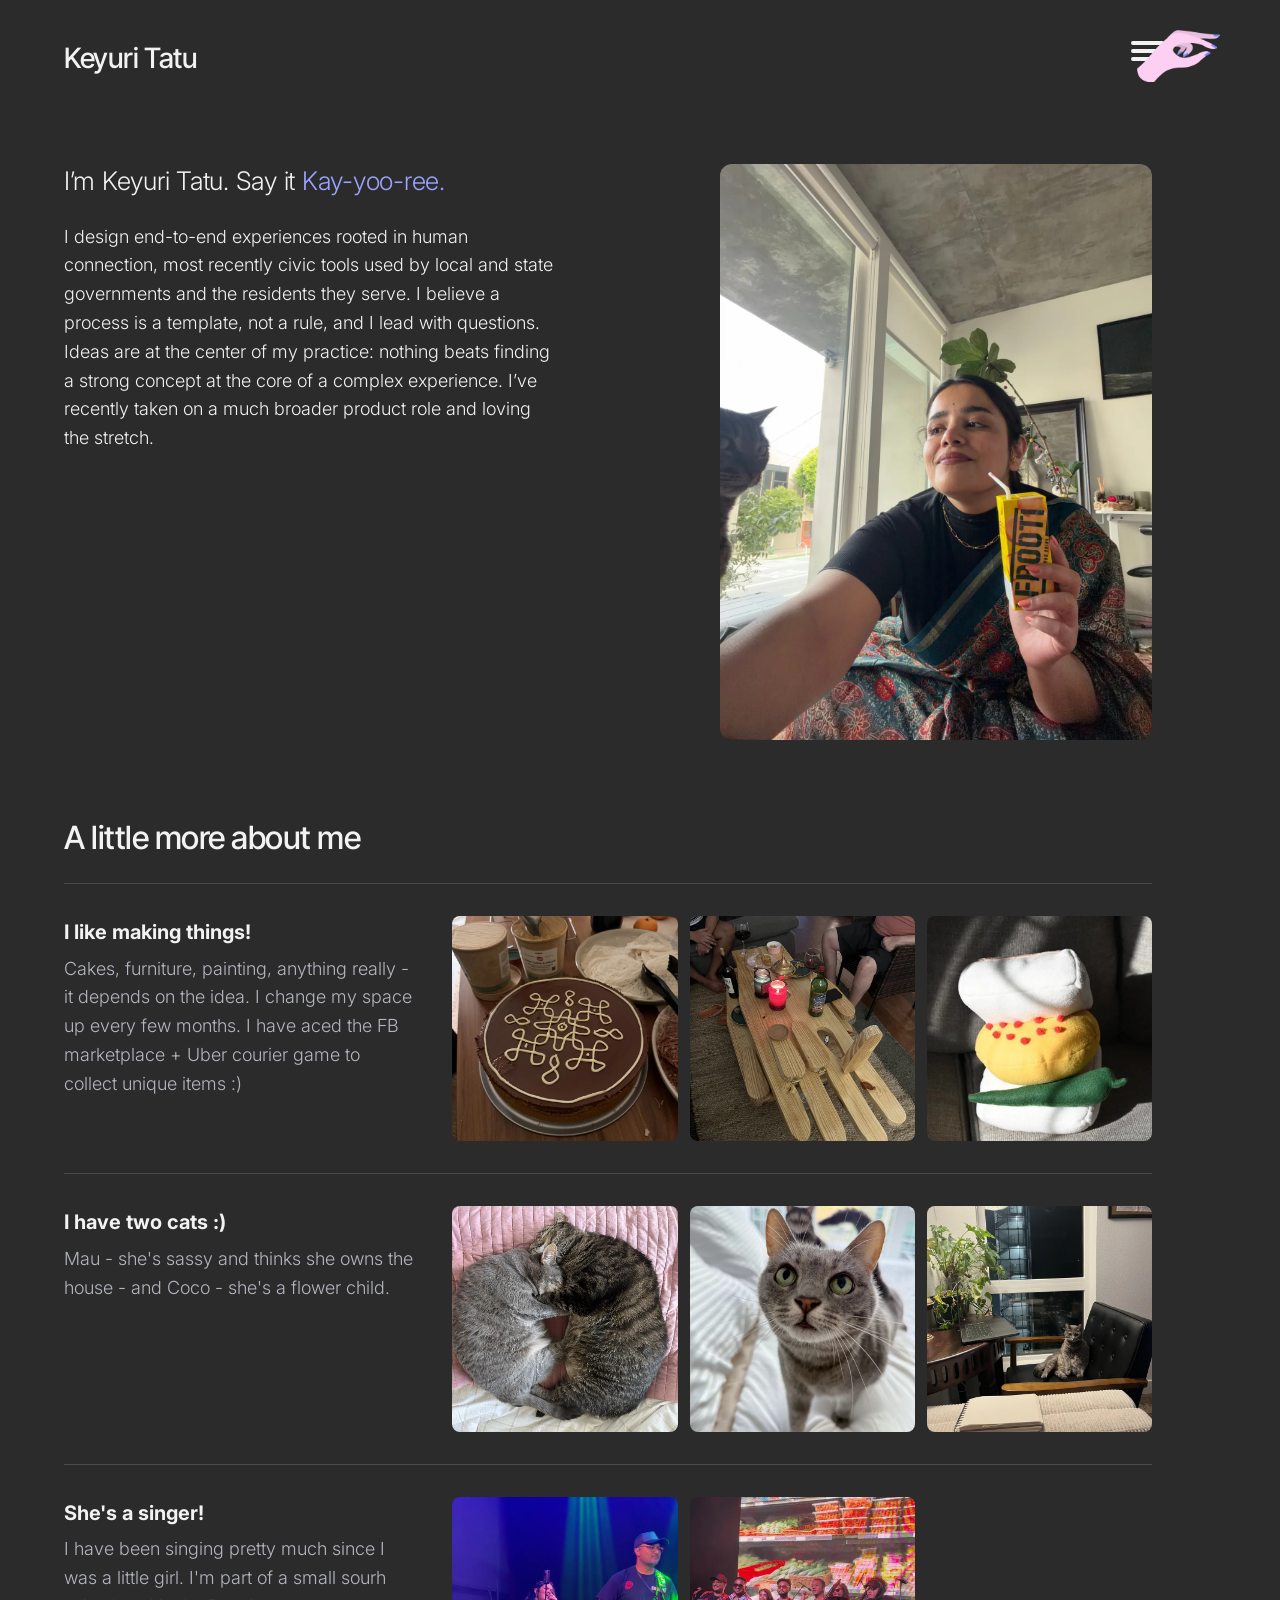
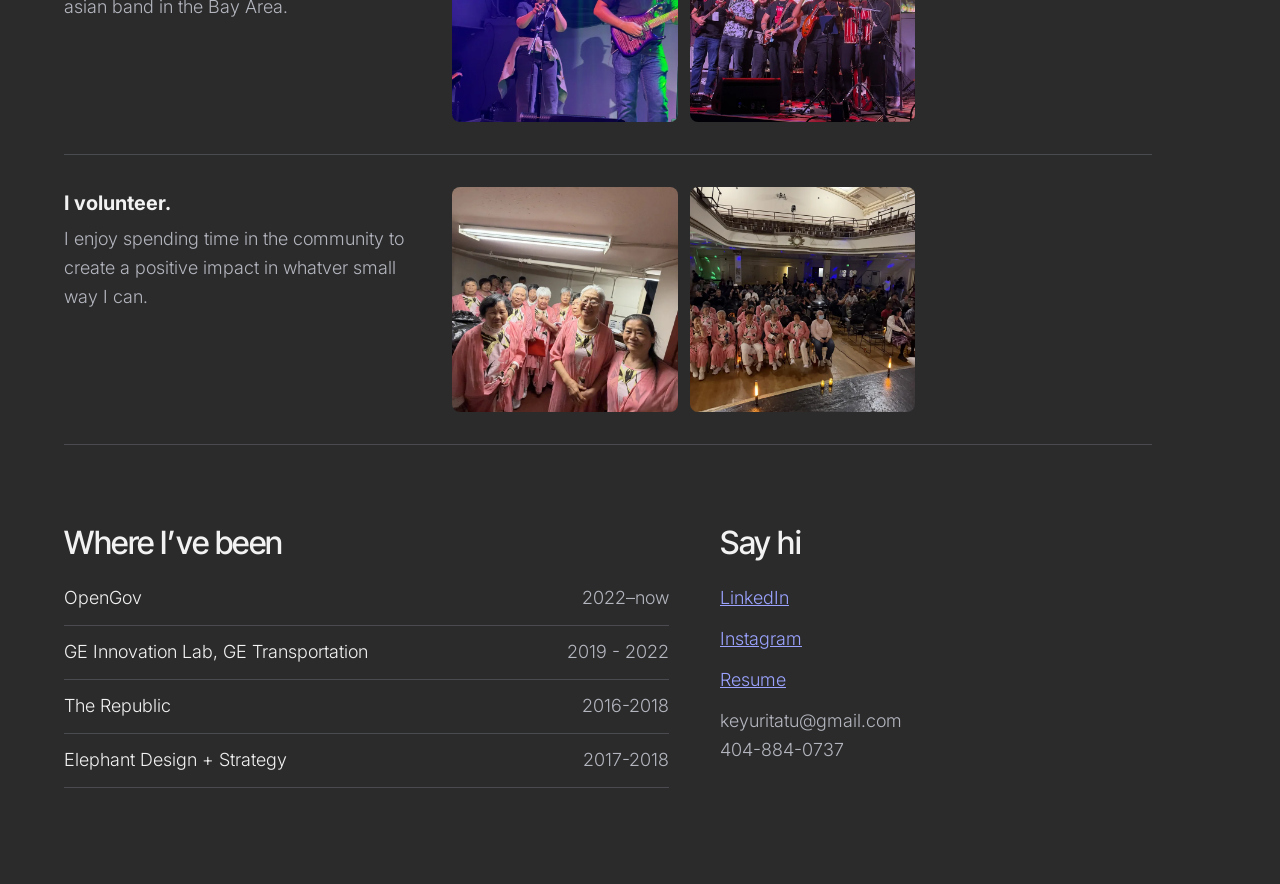
==== about.html @ 332d4f2e "Sans-serif headings, new thumbnails, resume page with PDF download Switch titles to Inter Tight; new" ====
<!doctype html>
<html lang="en">
<head>
<meta charset="utf-8">
<meta name="viewport" content="width=device-width,initial-scale=1">
<title>About Me – Keyuri Tatu</title>
<meta name="description" content="Keyuri Tatu, product designer. Case studies in UX strategy, research and system design.">
<link rel="icon" href="/media/logo-hand.png">
<link rel="preconnect" href="https://fonts.googleapis.com">
<link rel="preconnect" href="https://fonts.gstatic.com" crossorigin="">
<link href="https://fonts.googleapis.com/css2?family=Inter:wght@300;400;500;600;700&amp;family=Inter+Tight:ital,wght@0,400;0,500;0,600;1,500&amp;display=swap" rel="stylesheet">
<style>
body{margin:0;background:#2B2B2B}
a{color:inherit}
@font-face{font-family:"My Hand";src:url("/fonts/MyHand.woff2") format("woff2");font-weight:400;font-style:normal;font-display:swap}
a:focus-visible,button:focus-visible{outline:3px solid #9BA3FF;outline-offset:3px}
article p{margin:0 0 1.1rem}
.ph{border:2px dashed #4A4B50;display:flex;align-items:center;justify-content:center;color:#B4B6BF;text-align:center;padding:1rem}
@media(max-width:760px){.about-grid,.facts{grid-template-columns:1fr!important}}
.things{display:grid;gap:0}
.thing{display:grid;grid-template-columns:minmax(0,1fr) minmax(0,2fr);gap:clamp(1.25rem,3vw,2.5rem);padding:2rem 0;border-top:1px solid #4A4B50}
.thing:last-child{border-bottom:1px solid #4A4B50}
.photos{display:grid;grid-template-columns:repeat(3,minmax(0,1fr));gap:.75rem;align-content:start}
.photos img{width:100%;aspect-ratio:1/1;object-fit:cover;display:block;border-radius:8px}
@media(max-width:760px){.thing{grid-template-columns:1fr}.photos{grid-template-columns:repeat(2,minmax(0,1fr))}}

.site-header{position:relative;z-index:20;display:flex;justify-content:space-between;align-items:center;padding:1.5rem clamp(1.25rem,5vw,4rem);font-family:'Inter',system-ui,sans-serif;font-size:18px;font-weight:300;color:#F2F2F2}
@font-face{font-family:"My Hand";src:url("/fonts/MyHand.woff2") format("woff2");font-weight:400;font-style:normal;font-display:swap}
.site-header .name{text-decoration:none;font-family:'Inter Tight','Inter',system-ui,sans-serif;font-weight:500;font-style:normal;font-size:28px;line-height:1.1;letter-spacing:-.01em;color:#F2F2F2}
.menu-btn{display:block;background:transparent;border:0;padding:4px 6px;border-radius:12px;cursor:pointer;line-height:0;min-width:44px;min-height:44px}
.menu-btn .trig{position:relative;display:block;width:87px;height:60px}
.menu-btn .trig i{position:absolute;left:8px;width:33px;height:3.8px;border-radius:2px;background:#F2F2F2}
.site-header.light .menu-btn .trig i{background:#37383F}
.menu-btn .trig img{position:absolute;left:13.6px;top:2px;width:83px;height:52px;display:block}
.site-menu{position:absolute;top:96px;right:clamp(1.25rem,5vw,4rem);width:280px;display:flex;flex-direction:column;padding:0;background:#2B2B2B;border:1px solid #55527E;border-radius:0;box-shadow:0 12px 32px rgba(0,0,0,.10)}
.site-menu[hidden]{display:none}
.site-menu a{display:flex;align-items:center;gap:12px;padding:16px 24px;border-bottom:1px solid #55527E;text-decoration:none;font-family:'Inter Tight','Inter',system-ui,sans-serif;font-style:normal;font-weight:500;font-size:24px;line-height:1.2;letter-spacing:-.015em;color:#F2F2F2;transition:background-color .2s}
.site-menu a:last-child{border-bottom:0}
.site-menu a::before{content:"";flex:none;width:8px;height:8px;border-radius:50%;background:transparent}
.site-menu a[aria-current="page"]::before{background:#F7A8E4}
.site-menu a:hover{background:#FDCFF3;color:#15171F}
.site-header.light{color:#15171F;background:#FFFFFF;box-shadow:0 2px 12px rgba(0,0,0,.08)}
.site-header.light .name{color:#15171F}
.site-header.light .site-menu{background:#FFFCF5;border-color:#E2E3EA}
.site-header.light .site-menu a{color:#15171F;border-color:#E2E3EA}
.site-header.light .site-menu a:hover{background:#FDCFF3}
body{overflow-wrap:break-word}
main{overflow-x:clip}
@media(max-width:600px){.lede{font-size:1.45rem!important}.title-wrap{display:block!important}.title-wrap h1{max-width:100%!important}main>div:first-child>div p,main>div:first-child>div h1{width:100%!important;max-width:100%!important}.mind-item{padding-left:1.25rem!important;padding-right:1.25rem!important}}
.video{position:relative;aspect-ratio:16/9;background:#1F1F1F}.video iframe{position:absolute;inset:0;width:100%;height:100%;border:0}
</style>
</head>
<body>
<div style="min-height: 100vh; background: #2B2B2B; color: #F2F2F2; font-family: 'Inter', system-ui, sans-serif; font-size: 18px; line-height: 1.6; font-weight: 300">
<header class="site-header"><a class="name" href="/">Keyuri Tatu</a><button type="button" class="menu-btn" aria-label="Open menu" aria-expanded="false" aria-controls="site-menu"><span class="trig"><i style="top:13px"></i><i style="top:21px"></i><i style="top:29px"></i><img src="/media/menu-hand.png" alt=""></span></button><nav id="site-menu" class="site-menu" aria-label="Site" hidden><a href="/">Case Studies</a><a href="/about" aria-current="page">About Me</a><a href="/storyline">Storyline</a><a href="/resume">Resume</a><a href="/other-things">Other Things</a></nav></header>
<main style="padding: 0 clamp(1.25rem, 5vw, 4rem) 6rem">
<article style="max-width: 68rem; margin-top: 3rem">

<div class="about-grid" style="display: grid; grid-template-columns: minmax(0, 1.4fr) minmax(0, 1fr); gap: clamp(1.5rem, 4vw, 4rem); align-items: start">
<div>

<p style="font-size: 1.6rem; line-height: 1.35; letter-spacing: -0.01em; margin: 0 0 1.5rem">I’m Keyuri Tatu. Say it <span style="color: rgb(155, 163, 255)">Kay-yoo-ree.</span></p>





<p style="max-width: 44rem; margin: 0; color: #F2F2F2; font-family: 'Inter', system-ui, sans-serif; font-size: 18px; line-height: 1.6; font-weight: 300; width: 495px">I design end-to-end experiences rooted in human connection, most recently civic tools used by local and state governments and the residents they serve. I believe a process is a template, not a rule, and I lead with questions. Ideas are at the center of my practice: nothing beats finding a strong concept at the core of a complex experience. I’ve recently taken on a much broader product role and loving the stretch.</p></div>
<img src="/media/headshot.webp" alt="Keyuri smiling at her cat by a sunny window, holding a carton of Frooti mango drink" style="width: 100%; aspect-ratio: 3 / 4; object-fit: cover; display: block; border-radius: 12px">
</div>


<div class="facts" style="display: grid; grid-template-columns: repeat(3, minmax(0, 1fr)); gap: 1.25rem">



</div>

<h2 style="margin: 4.5rem 0 1.25rem; font-size: 2rem; letter-spacing: -0.015em; font-family: 'Inter Tight', 'Inter', system-ui, sans-serif; font-weight: 500; font-style: normal">A little more about me</h2>
<div class="things">
<div class="thing">
<div>
<b style="display: block; font-size: 1.25rem; margin: 0 0 0.4rem">I like making things!</b>
<span style="color: #B4B6BF">Cakes, furniture, painting, anything really - it depends on the idea. I change my space up every few months. I have aced the FB marketplace + Uber courier game to collect unique items :)</span>
</div>
<div class="photos">
<img src="/media/about-making-cake.webp" alt="A homemade chocolate cake piped with a white kolam pattern">
<img src="/media/about-making-table.webp" alt="A wooden coffee table shaped like an open hand">
<img src="/media/about-making-plush.webp" alt="A handmade felt plush of a vada pav with a green chili">
</div>
</div>
<div class="thing">
<div>
<b style="display: block; font-size: 1.25rem; margin: 0 0 0.4rem">I have two cats :)</b>
<span style="color: #B4B6BF">Mau - she's sassy and thinks she owns the house - and Coco - she's a flower child.</span>
</div>
<div class="photos">
<img src="/media/about-cats-1.webp" alt="Two tabby cats curled up together into one round ball on a pink quilt">
<img src="/media/about-cats-2.webp" alt="A gray cat on the bed looking straight up at the camera, with the other cat behind her">
<img src="/media/about-cats-3.webp" alt="A gray cat sitting in a black leather armchair by a window" style="object-position: center 70%">
</div>
</div>
<div class="thing">
<div>
<b style="display: block; font-size: 1.25rem; margin: 0 0 0.4rem">She's a singer!</b>
<span style="color: #B4B6BF">I have been singing pretty much since I was a little girl. I'm part of a small sourh asian band in the Bay Area.&nbsp;</span>
</div>
<div class="photos">
<img src="/media/about-singing-stage.webp" alt="Keyuri singing on stage under purple and green lights, beside a guitarist">
<img src="/media/about-singing-band.webp" alt="Keyuri with her band on stage after a show">
</div>
</div>
<div class="thing">
<div>
<b style="display: block; font-size: 1.25rem; margin: 0 0 0.4rem">I volunteer.</b>
<span style="color: #B4B6BF">I enjoy spending time in the community to create a positive impact in whatver small way I can.</span>
</div>
<div class="photos">
<img src="/media/about-volunteer-group.webp" alt="A group of older women in matching pink outfits, smiling backstage">
<img src="/media/about-volunteer-audience.webp" alt="The same performers seated before an audience in a community hall">
</div>
</div>
</div>



<div class="facts" style="display: grid; grid-template-columns: minmax(0, 1.4fr) minmax(0, 1fr); gap: clamp(1.5rem, 4vw, 4rem); margin-top: 4.5rem">
<div>
<h2 style="margin: 0 0 1rem; font-size: 2rem; letter-spacing: -0.015em; font-family: 'Inter Tight', 'Inter', system-ui, sans-serif; font-weight: 500; font-style: normal">Where I’ve been</h2>
<ul style="list-style: none; padding: 0; margin: 0; display: grid; gap: 0.75rem">
<li style="display: flex; justify-content: space-between; gap: 1rem; padding-bottom: 0.75rem; border-bottom: 1px solid #4A4B50"><span>OpenGov</span><span style="color: #B4B6BF">2022–now</span></li>

<li style="display: flex; justify-content: space-between; gap: 1rem; padding-bottom: 0.75rem; border-bottom: 1px solid #4A4B50"><span>GE Innovation Lab, GE Transportation</span><span style="color: rgb(180, 182, 191)">2019 - 2022</span></li>
<li style="display: flex; justify-content: space-between; gap: 1rem; padding-bottom: 0.75rem; border-bottom: 1px solid #4A4B50"><span>The Republic</span><span style="color: rgb(180, 182, 191)">2016-2018</span></li>
<li style="display: flex; justify-content: space-between; gap: 1rem; padding-bottom: 0.75rem; border-bottom: 1px solid #4A4B50"><span>Elephant Design + Strategy</span><span style="color: rgb(180, 182, 191)">2017-2018</span></li>
</ul>
</div>
<div>
<h2 style="margin: 0 0 1rem; font-size: 2rem; letter-spacing: -0.015em; font-family: 'Inter Tight', 'Inter', system-ui, sans-serif; font-weight: 500; font-style: normal">Say hi</h2>
<ul style="list-style: none; padding: 0; margin: 0; display: grid; gap: 0.75rem">
<li><a href="https://www.linkedin.com/in/keyuri-tatu" style="color: #9BA3FF">LinkedIn</a></li>
<li><a href="https://www.instagram.com/thisisatatu/" style="color: #9BA3FF">Instagram</a></li>
<li><a href="/resume" style="color: #9BA3FF">Resume</a></li>
<li style="color: #B4B6BF">keyuritatu@gmail.com<br>404-884-0737</li>
</ul>
</div>
</div>

</article>
</main>
</div>
<script>
(function(){var b=document.querySelector('.menu-btn'),m=document.getElementById('site-menu');
function set(o){m.hidden=!o;b.setAttribute('aria-expanded',o);b.setAttribute('aria-label',o?'Close menu':'Open menu')}
b.addEventListener('click',function(e){e.stopPropagation();set(m.hidden)});
document.addEventListener('click',function(e){if(!m.hidden&&!m.contains(e.target))set(false)});
document.addEventListener('keydown',function(e){if(e.key==='Escape'&&!m.hidden){set(false);b.focus()}});})();
</script>
</body>
</html>
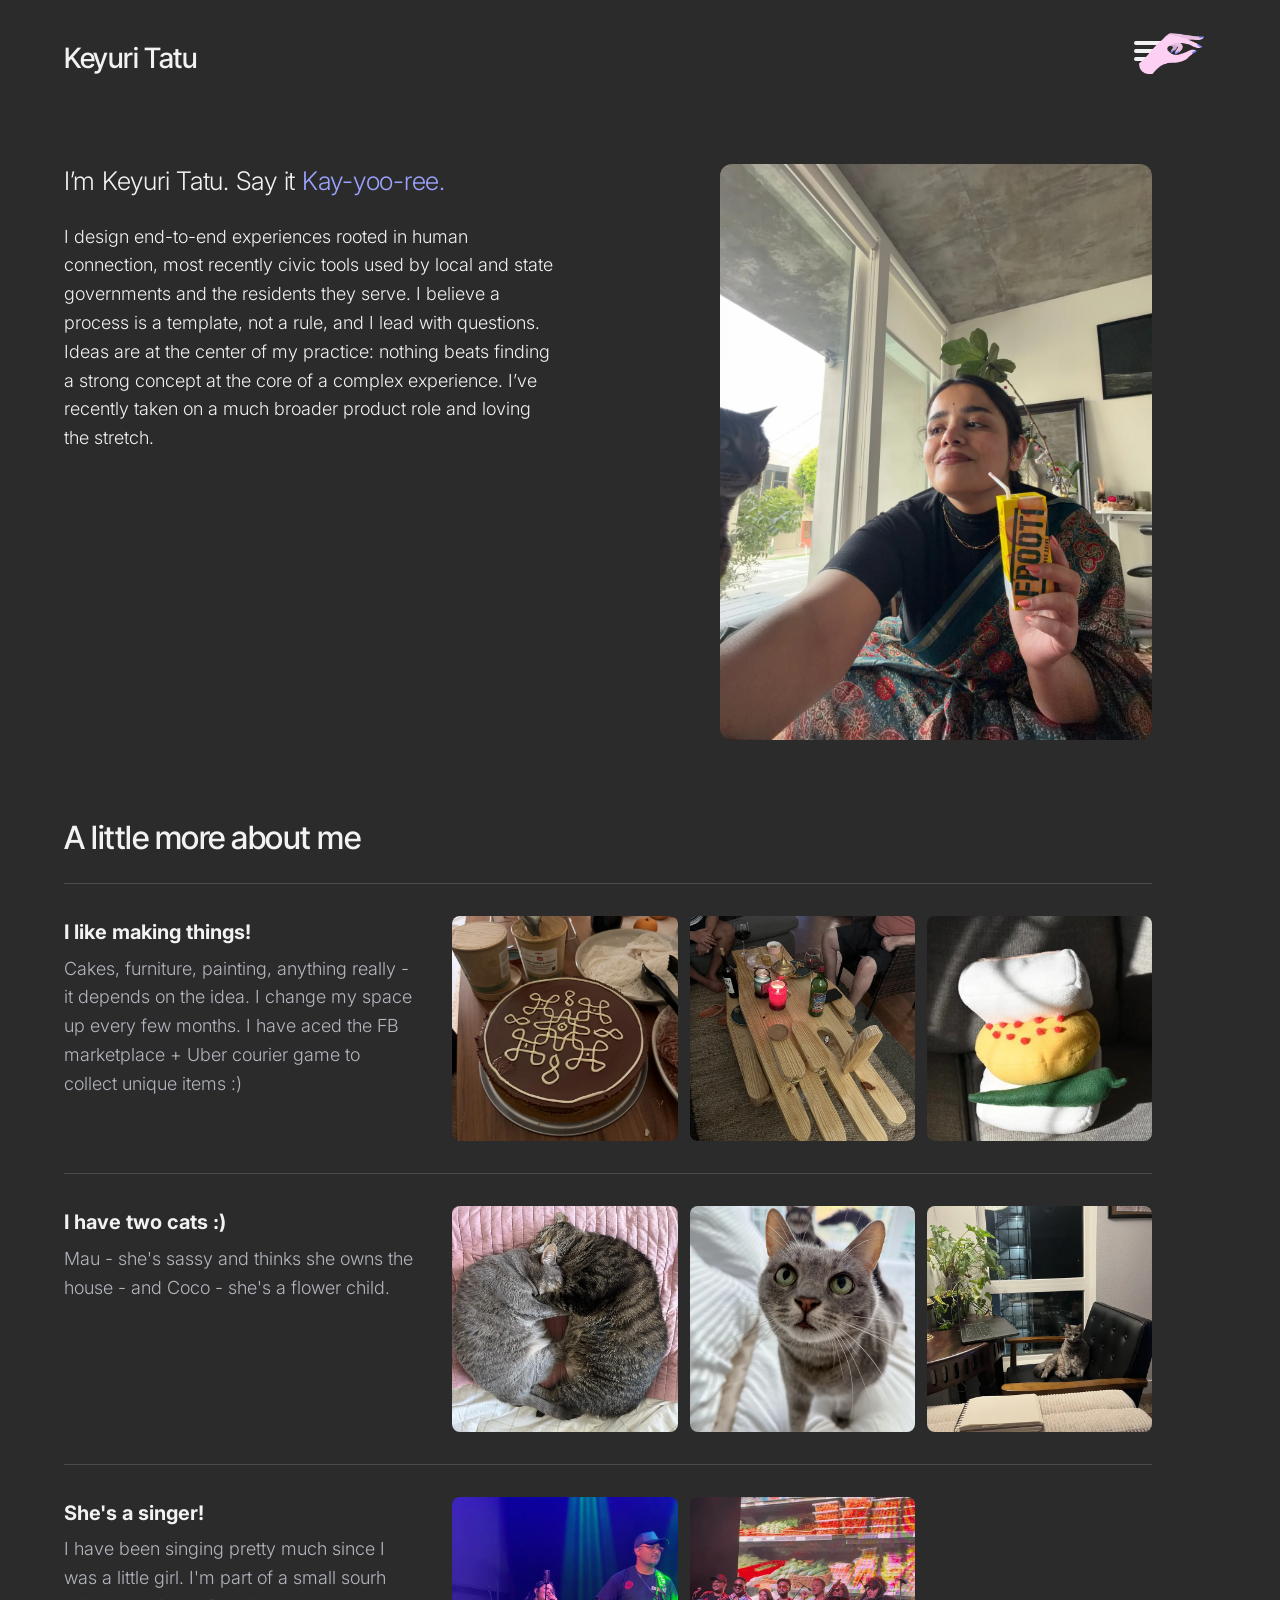
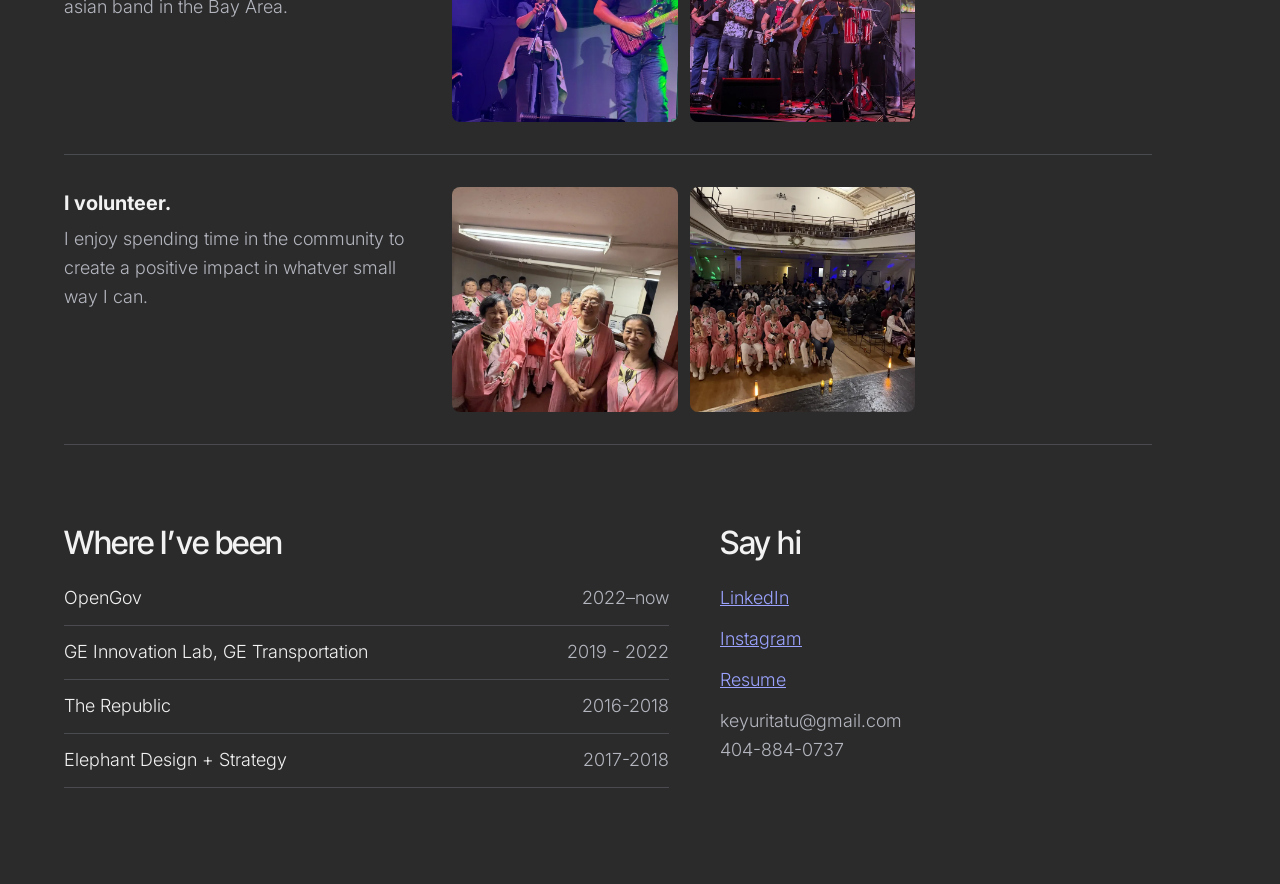
==== commit 5464abad: "Remove Storyline from the site menu; smaller menu hand Co-Authored-By: Claude Opus 5.5 <noreply@anth" ====
--- a/about.html
+++ b/about.html
@@ -29,9 +29,9 @@
 .site-header .name{text-decoration:none;font-family:'Inter Tight','Inter',system-ui,sans-serif;font-weight:500;font-style:normal;font-size:28px;line-height:1.1;letter-spacing:-.01em;color:#F2F2F2}
 .menu-btn{display:block;background:transparent;border:0;padding:4px 6px;border-radius:12px;cursor:pointer;line-height:0;min-width:44px;min-height:44px}
 .menu-btn .trig{position:relative;display:block;width:87px;height:60px}
-.menu-btn .trig i{position:absolute;left:8px;width:33px;height:3.8px;border-radius:2px;background:#F2F2F2}
+.menu-btn .trig i{position:absolute;left:11px;width:30px;height:3.8px;border-radius:2px;background:#F2F2F2}
 .site-header.light .menu-btn .trig i{background:#37383F}
-.menu-btn .trig img{position:absolute;left:13.6px;top:2px;width:83px;height:52px;display:block}
+.menu-btn .trig img{position:absolute;left:15.6px;top:5px;width:65px;height:41px;display:block}
 .site-menu{position:absolute;top:96px;right:clamp(1.25rem,5vw,4rem);width:280px;display:flex;flex-direction:column;padding:0;background:#2B2B2B;border:1px solid #55527E;border-radius:0;box-shadow:0 12px 32px rgba(0,0,0,.10)}
 .site-menu[hidden]{display:none}
 .site-menu a{display:flex;align-items:center;gap:12px;padding:16px 24px;border-bottom:1px solid #55527E;text-decoration:none;font-family:'Inter Tight','Inter',system-ui,sans-serif;font-style:normal;font-weight:500;font-size:24px;line-height:1.2;letter-spacing:-.015em;color:#F2F2F2;transition:background-color .2s}
@@ -52,7 +52,7 @@
 </head>
 <body>
 <div style="min-height: 100vh; background: #2B2B2B; color: #F2F2F2; font-family: 'Inter', system-ui, sans-serif; font-size: 18px; line-height: 1.6; font-weight: 300">
-<header class="site-header"><a class="name" href="/">Keyuri Tatu</a><button type="button" class="menu-btn" aria-label="Open menu" aria-expanded="false" aria-controls="site-menu"><span class="trig"><i style="top:13px"></i><i style="top:21px"></i><i style="top:29px"></i><img src="/media/menu-hand.png" alt=""></span></button><nav id="site-menu" class="site-menu" aria-label="Site" hidden><a href="/">Case Studies</a><a href="/about" aria-current="page">About Me</a><a href="/storyline">Storyline</a><a href="/resume">Resume</a><a href="/other-things">Other Things</a></nav></header>
+<header class="site-header"><a class="name" href="/">Keyuri Tatu</a><button type="button" class="menu-btn" aria-label="Open menu" aria-expanded="false" aria-controls="site-menu"><span class="trig"><i style="top:13px"></i><i style="top:21px"></i><i style="top:29px"></i><img src="/media/menu-hand.png" alt=""></span></button><nav id="site-menu" class="site-menu" aria-label="Site" hidden><a href="/">Case Studies</a><a href="/about" aria-current="page">About Me</a><a href="/resume">Resume</a><a href="/other-things">Other Things</a></nav></header>
 <main style="padding: 0 clamp(1.25rem, 5vw, 4rem) 6rem">
 <article style="max-width: 68rem; margin-top: 3rem">
 
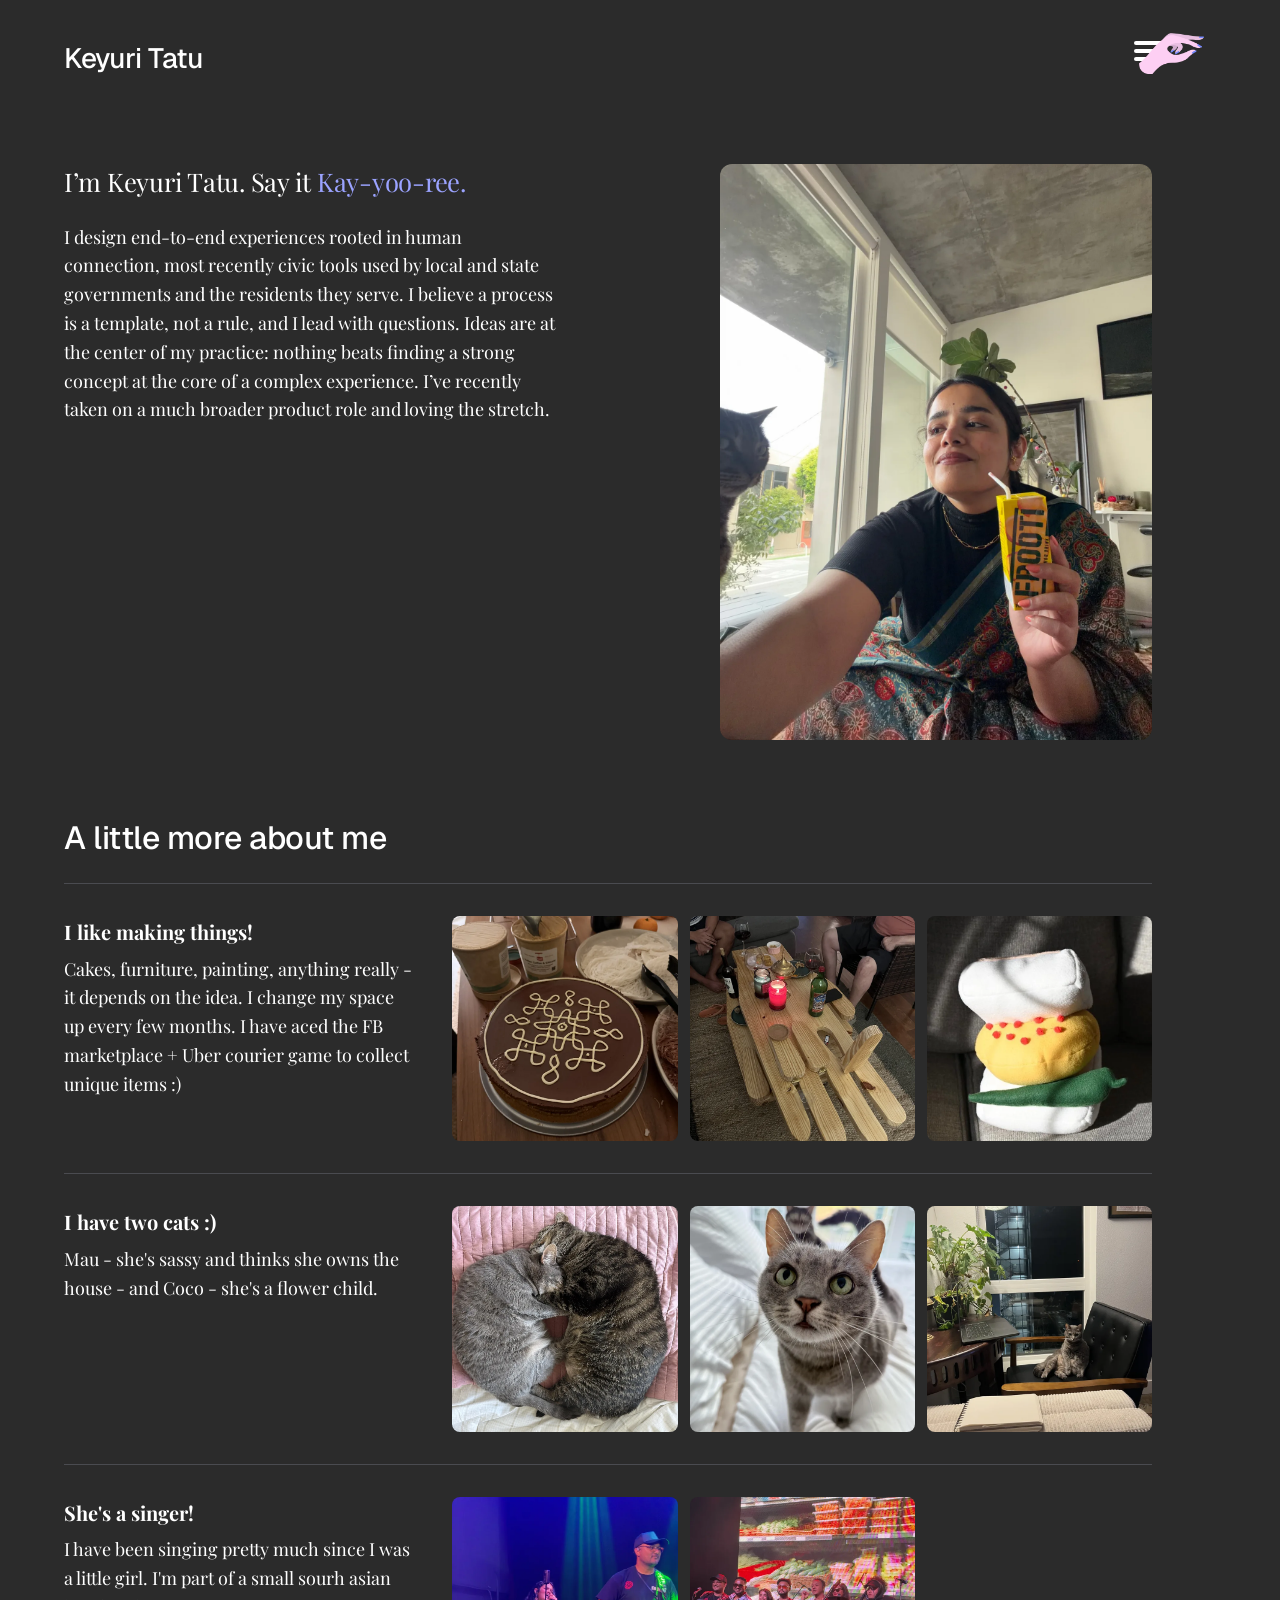
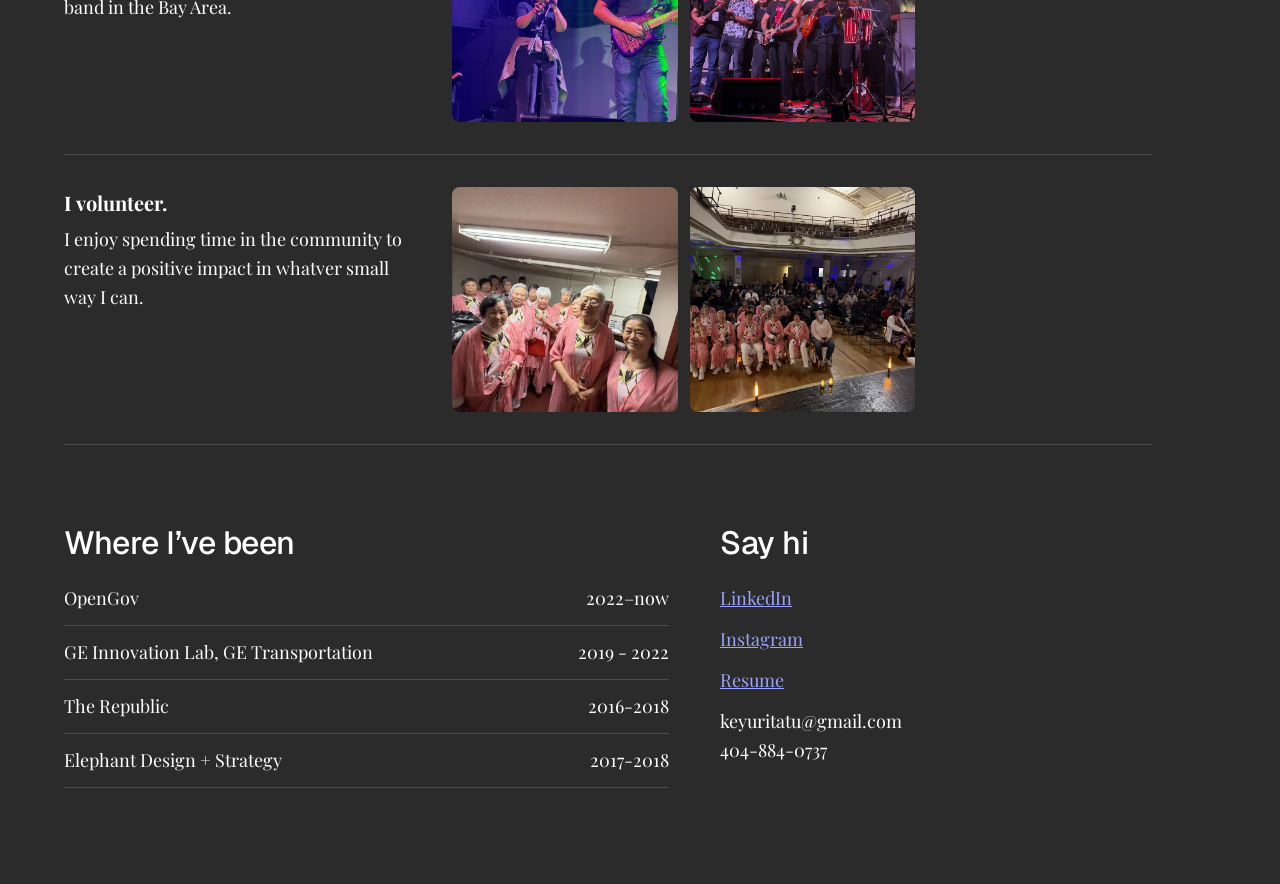
==== commit a768898f: "Case studies rebuilt from interview deck; colour thumbnails; Geist + Playfair type Co-Authored-By: C" ====
--- a/about.html
+++ b/about.html
@@ -8,14 +8,14 @@
 <link rel="icon" href="/media/logo-hand.png">
 <link rel="preconnect" href="https://fonts.googleapis.com">
 <link rel="preconnect" href="https://fonts.gstatic.com" crossorigin="">
-<link href="https://fonts.googleapis.com/css2?family=Inter:wght@300;400;500;600;700&amp;family=Inter+Tight:ital,wght@0,400;0,500;0,600;1,500&amp;display=swap" rel="stylesheet">
+<link href="https://fonts.googleapis.com/css2?family=Playfair+Display:ital,wght@0,400;0,500;0,600;0,700;1,400&amp;family=Geist:wght@400;500;600&amp;display=swap" rel="stylesheet">
 <style>
 body{margin:0;background:#2B2B2B}
 a{color:inherit}
 @font-face{font-family:"My Hand";src:url("/fonts/MyHand.woff2") format("woff2");font-weight:400;font-style:normal;font-display:swap}
 a:focus-visible,button:focus-visible{outline:3px solid #9BA3FF;outline-offset:3px}
 article p{margin:0 0 1.1rem}
-.ph{border:2px dashed #4A4B50;display:flex;align-items:center;justify-content:center;color:#B4B6BF;text-align:center;padding:1rem}
+.ph{border:2px dashed #4A4B50;display:flex;align-items:center;justify-content:center;color:#FFFFFF;text-align:center;padding:1rem}
 @media(max-width:760px){.about-grid,.facts{grid-template-columns:1fr!important}}
 .things{display:grid;gap:0}
 .thing{display:grid;grid-template-columns:minmax(0,1fr) minmax(0,2fr);gap:clamp(1.25rem,3vw,2.5rem);padding:2rem 0;border-top:1px solid #4A4B50}
@@ -24,25 +24,25 @@
 .photos img{width:100%;aspect-ratio:1/1;object-fit:cover;display:block;border-radius:8px}
 @media(max-width:760px){.thing{grid-template-columns:1fr}.photos{grid-template-columns:repeat(2,minmax(0,1fr))}}
 
-.site-header{position:relative;z-index:20;display:flex;justify-content:space-between;align-items:center;padding:1.5rem clamp(1.25rem,5vw,4rem);font-family:'Inter',system-ui,sans-serif;font-size:18px;font-weight:300;color:#F2F2F2}
+.site-header{position:relative;z-index:20;display:flex;justify-content:space-between;align-items:center;padding:1.5rem clamp(1.25rem,5vw,4rem);font-family:'Playfair Display',Georgia,serif;font-size:18px;font-weight:300;color:#FFFFFF}
 @font-face{font-family:"My Hand";src:url("/fonts/MyHand.woff2") format("woff2");font-weight:400;font-style:normal;font-display:swap}
-.site-header .name{text-decoration:none;font-family:'Inter Tight','Inter',system-ui,sans-serif;font-weight:500;font-style:normal;font-size:28px;line-height:1.1;letter-spacing:-.01em;color:#F2F2F2}
+.site-header .name{text-decoration:none;font-family:'Geist',system-ui,sans-serif;font-weight:500;font-style:normal;font-size:28px;line-height:1.1;letter-spacing:-.01em;color:#FFFFFF}
 .menu-btn{display:block;background:transparent;border:0;padding:4px 6px;border-radius:12px;cursor:pointer;line-height:0;min-width:44px;min-height:44px}
 .menu-btn .trig{position:relative;display:block;width:87px;height:60px}
-.menu-btn .trig i{position:absolute;left:11px;width:30px;height:3.8px;border-radius:2px;background:#F2F2F2}
+.menu-btn .trig i{position:absolute;left:11px;width:30px;height:3.8px;border-radius:2px;background:#FFFFFF}
 .site-header.light .menu-btn .trig i{background:#37383F}
 .menu-btn .trig img{position:absolute;left:15.6px;top:5px;width:65px;height:41px;display:block}
 .site-menu{position:absolute;top:96px;right:clamp(1.25rem,5vw,4rem);width:280px;display:flex;flex-direction:column;padding:0;background:#2B2B2B;border:1px solid #55527E;border-radius:0;box-shadow:0 12px 32px rgba(0,0,0,.10)}
 .site-menu[hidden]{display:none}
-.site-menu a{display:flex;align-items:center;gap:12px;padding:16px 24px;border-bottom:1px solid #55527E;text-decoration:none;font-family:'Inter Tight','Inter',system-ui,sans-serif;font-style:normal;font-weight:500;font-size:24px;line-height:1.2;letter-spacing:-.015em;color:#F2F2F2;transition:background-color .2s}
+.site-menu a{display:flex;align-items:center;gap:12px;padding:16px 24px;border-bottom:1px solid #55527E;text-decoration:none;font-family:'Geist',system-ui,sans-serif;font-style:normal;font-weight:500;font-size:24px;line-height:1.2;letter-spacing:-.015em;color:#FFFFFF;transition:background-color .2s}
 .site-menu a:last-child{border-bottom:0}
 .site-menu a::before{content:"";flex:none;width:8px;height:8px;border-radius:50%;background:transparent}
 .site-menu a[aria-current="page"]::before{background:#F7A8E4}
-.site-menu a:hover{background:#FDCFF3;color:#15171F}
-.site-header.light{color:#15171F;background:#FFFFFF;box-shadow:0 2px 12px rgba(0,0,0,.08)}
-.site-header.light .name{color:#15171F}
+.site-menu a:hover{background:#FDCFF3;color:#000000}
+.site-header.light{color:#000000;background:#FFFFFF;box-shadow:0 2px 12px rgba(0,0,0,.08)}
+.site-header.light .name{color:#000000}
 .site-header.light .site-menu{background:#FFFCF5;border-color:#E2E3EA}
-.site-header.light .site-menu a{color:#15171F;border-color:#E2E3EA}
+.site-header.light .site-menu a{color:#000000;border-color:#E2E3EA}
 .site-header.light .site-menu a:hover{background:#FDCFF3}
 body{overflow-wrap:break-word}
 main{overflow-x:clip}
@@ -51,7 +51,7 @@
 </style>
 </head>
 <body>
-<div style="min-height: 100vh; background: #2B2B2B; color: #F2F2F2; font-family: 'Inter', system-ui, sans-serif; font-size: 18px; line-height: 1.6; font-weight: 300">
+<div style="min-height: 100vh; background: #2B2B2B; color: #FFFFFF; font-family: 'Playfair Display', Georgia, serif; font-size: 18px; line-height: 1.6; font-weight: 300">
 <header class="site-header"><a class="name" href="/">Keyuri Tatu</a><button type="button" class="menu-btn" aria-label="Open menu" aria-expanded="false" aria-controls="site-menu"><span class="trig"><i style="top:13px"></i><i style="top:21px"></i><i style="top:29px"></i><img src="/media/menu-hand.png" alt=""></span></button><nav id="site-menu" class="site-menu" aria-label="Site" hidden><a href="/">Case Studies</a><a href="/about" aria-current="page">About Me</a><a href="/resume">Resume</a><a href="/other-things">Other Things</a></nav></header>
 <main style="padding: 0 clamp(1.25rem, 5vw, 4rem) 6rem">
 <article style="max-width: 68rem; margin-top: 3rem">
@@ -65,7 +65,7 @@
 
 
 
-<p style="max-width: 44rem; margin: 0; color: #F2F2F2; font-family: 'Inter', system-ui, sans-serif; font-size: 18px; line-height: 1.6; font-weight: 300; width: 495px">I design end-to-end experiences rooted in human connection, most recently civic tools used by local and state governments and the residents they serve. I believe a process is a template, not a rule, and I lead with questions. Ideas are at the center of my practice: nothing beats finding a strong concept at the core of a complex experience. I’ve recently taken on a much broader product role and loving the stretch.</p></div>
+<p style="max-width: 44rem; margin: 0; color: #FFFFFF; font-family: 'Playfair Display', Georgia, serif; font-size: 18px; line-height: 1.6; font-weight: 300; width: 495px">I design end-to-end experiences rooted in human connection, most recently civic tools used by local and state governments and the residents they serve. I believe a process is a template, not a rule, and I lead with questions. Ideas are at the center of my practice: nothing beats finding a strong concept at the core of a complex experience. I’ve recently taken on a much broader product role and loving the stretch.</p></div>
 <img src="/media/headshot.webp" alt="Keyuri smiling at her cat by a sunny window, holding a carton of Frooti mango drink" style="width: 100%; aspect-ratio: 3 / 4; object-fit: cover; display: block; border-radius: 12px">
 </div>
 
@@ -76,12 +76,12 @@
 
 </div>
 
-<h2 style="margin: 4.5rem 0 1.25rem; font-size: 2rem; letter-spacing: -0.015em; font-family: 'Inter Tight', 'Inter', system-ui, sans-serif; font-weight: 500; font-style: normal">A little more about me</h2>
+<h2 style="margin: 4.5rem 0 1.25rem; font-size: 2rem; letter-spacing: -0.015em; font-family: 'Geist', system-ui, sans-serif; font-weight: 500; font-style: normal">A little more about me</h2>
 <div class="things">
 <div class="thing">
 <div>
 <b style="display: block; font-size: 1.25rem; margin: 0 0 0.4rem">I like making things!</b>
-<span style="color: #B4B6BF">Cakes, furniture, painting, anything really - it depends on the idea. I change my space up every few months. I have aced the FB marketplace + Uber courier game to collect unique items :)</span>
+<span style="color: #FFFFFF">Cakes, furniture, painting, anything really - it depends on the idea. I change my space up every few months. I have aced the FB marketplace + Uber courier game to collect unique items :)</span>
 </div>
 <div class="photos">
 <img src="/media/about-making-cake.webp" alt="A homemade chocolate cake piped with a white kolam pattern">
@@ -92,7 +92,7 @@
 <div class="thing">
 <div>
 <b style="display: block; font-size: 1.25rem; margin: 0 0 0.4rem">I have two cats :)</b>
-<span style="color: #B4B6BF">Mau - she's sassy and thinks she owns the house - and Coco - she's a flower child.</span>
+<span style="color: #FFFFFF">Mau - she's sassy and thinks she owns the house - and Coco - she's a flower child.</span>
 </div>
 <div class="photos">
 <img src="/media/about-cats-1.webp" alt="Two tabby cats curled up together into one round ball on a pink quilt">
@@ -103,7 +103,7 @@
 <div class="thing">
 <div>
 <b style="display: block; font-size: 1.25rem; margin: 0 0 0.4rem">She's a singer!</b>
-<span style="color: #B4B6BF">I have been singing pretty much since I was a little girl. I'm part of a small sourh asian band in the Bay Area.&nbsp;</span>
+<span style="color: #FFFFFF">I have been singing pretty much since I was a little girl. I'm part of a small sourh asian band in the Bay Area.&nbsp;</span>
 </div>
 <div class="photos">
 <img src="/media/about-singing-stage.webp" alt="Keyuri singing on stage under purple and green lights, beside a guitarist">
@@ -113,7 +113,7 @@
 <div class="thing">
 <div>
 <b style="display: block; font-size: 1.25rem; margin: 0 0 0.4rem">I volunteer.</b>
-<span style="color: #B4B6BF">I enjoy spending time in the community to create a positive impact in whatver small way I can.</span>
+<span style="color: #FFFFFF">I enjoy spending time in the community to create a positive impact in whatver small way I can.</span>
 </div>
 <div class="photos">
 <img src="/media/about-volunteer-group.webp" alt="A group of older women in matching pink outfits, smiling backstage">
@@ -126,22 +126,22 @@
 
 <div class="facts" style="display: grid; grid-template-columns: minmax(0, 1.4fr) minmax(0, 1fr); gap: clamp(1.5rem, 4vw, 4rem); margin-top: 4.5rem">
 <div>
-<h2 style="margin: 0 0 1rem; font-size: 2rem; letter-spacing: -0.015em; font-family: 'Inter Tight', 'Inter', system-ui, sans-serif; font-weight: 500; font-style: normal">Where I’ve been</h2>
+<h2 style="margin: 0 0 1rem; font-size: 2rem; letter-spacing: -0.015em; font-family: 'Geist', system-ui, sans-serif; font-weight: 500; font-style: normal">Where I’ve been</h2>
 <ul style="list-style: none; padding: 0; margin: 0; display: grid; gap: 0.75rem">
-<li style="display: flex; justify-content: space-between; gap: 1rem; padding-bottom: 0.75rem; border-bottom: 1px solid #4A4B50"><span>OpenGov</span><span style="color: #B4B6BF">2022–now</span></li>
+<li style="display: flex; justify-content: space-between; gap: 1rem; padding-bottom: 0.75rem; border-bottom: 1px solid #4A4B50"><span>OpenGov</span><span style="color: #FFFFFF">2022–now</span></li>
 
-<li style="display: flex; justify-content: space-between; gap: 1rem; padding-bottom: 0.75rem; border-bottom: 1px solid #4A4B50"><span>GE Innovation Lab, GE Transportation</span><span style="color: rgb(180, 182, 191)">2019 - 2022</span></li>
-<li style="display: flex; justify-content: space-between; gap: 1rem; padding-bottom: 0.75rem; border-bottom: 1px solid #4A4B50"><span>The Republic</span><span style="color: rgb(180, 182, 191)">2016-2018</span></li>
-<li style="display: flex; justify-content: space-between; gap: 1rem; padding-bottom: 0.75rem; border-bottom: 1px solid #4A4B50"><span>Elephant Design + Strategy</span><span style="color: rgb(180, 182, 191)">2017-2018</span></li>
+<li style="display: flex; justify-content: space-between; gap: 1rem; padding-bottom: 0.75rem; border-bottom: 1px solid #4A4B50"><span>GE Innovation Lab, GE Transportation</span><span style="color: #FFFFFF">2019 - 2022</span></li>
+<li style="display: flex; justify-content: space-between; gap: 1rem; padding-bottom: 0.75rem; border-bottom: 1px solid #4A4B50"><span>The Republic</span><span style="color: #FFFFFF">2016-2018</span></li>
+<li style="display: flex; justify-content: space-between; gap: 1rem; padding-bottom: 0.75rem; border-bottom: 1px solid #4A4B50"><span>Elephant Design + Strategy</span><span style="color: #FFFFFF">2017-2018</span></li>
 </ul>
 </div>
 <div>
-<h2 style="margin: 0 0 1rem; font-size: 2rem; letter-spacing: -0.015em; font-family: 'Inter Tight', 'Inter', system-ui, sans-serif; font-weight: 500; font-style: normal">Say hi</h2>
+<h2 style="margin: 0 0 1rem; font-size: 2rem; letter-spacing: -0.015em; font-family: 'Geist', system-ui, sans-serif; font-weight: 500; font-style: normal">Say hi</h2>
 <ul style="list-style: none; padding: 0; margin: 0; display: grid; gap: 0.75rem">
 <li><a href="https://www.linkedin.com/in/keyuri-tatu" style="color: #9BA3FF">LinkedIn</a></li>
 <li><a href="https://www.instagram.com/thisisatatu/" style="color: #9BA3FF">Instagram</a></li>
 <li><a href="/resume" style="color: #9BA3FF">Resume</a></li>
-<li style="color: #B4B6BF">keyuritatu@gmail.com<br>404-884-0737</li>
+<li style="color: #FFFFFF">keyuritatu@gmail.com<br>404-884-0737</li>
 </ul>
 </div>
 </div>
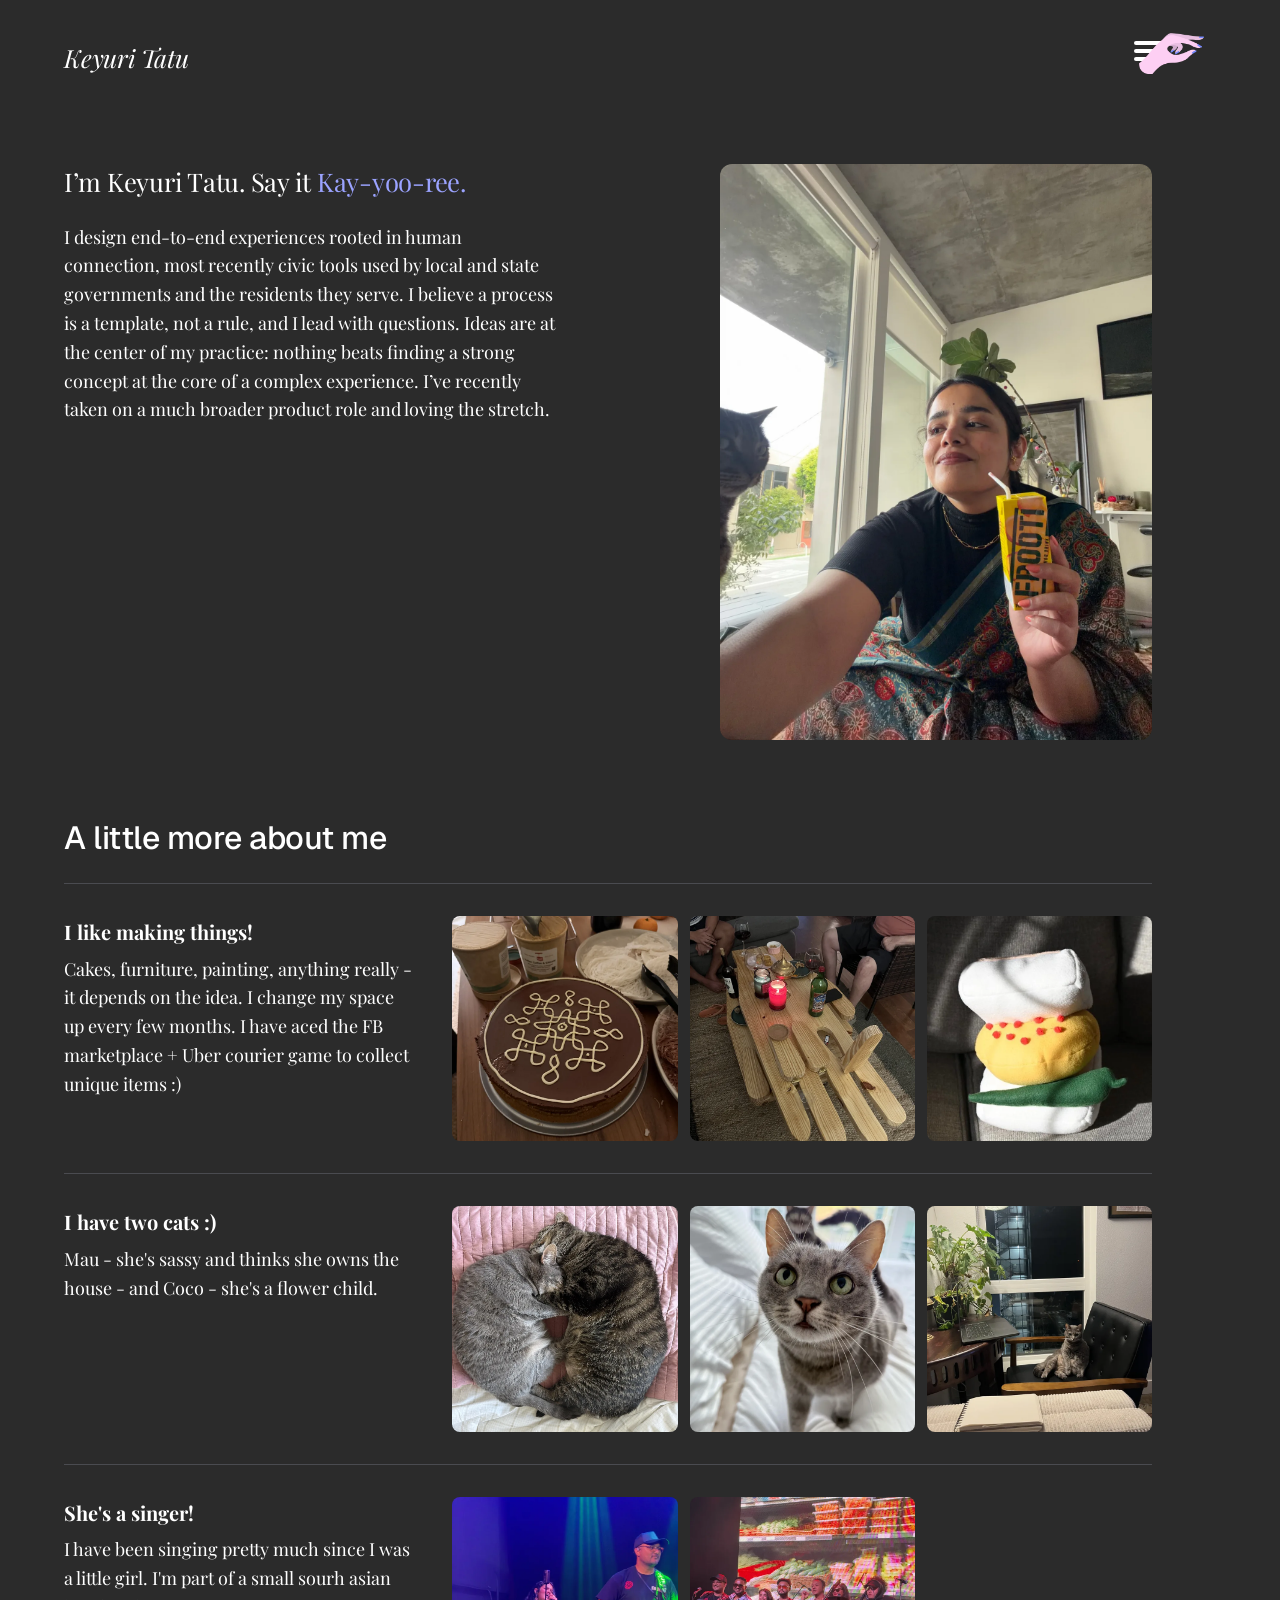
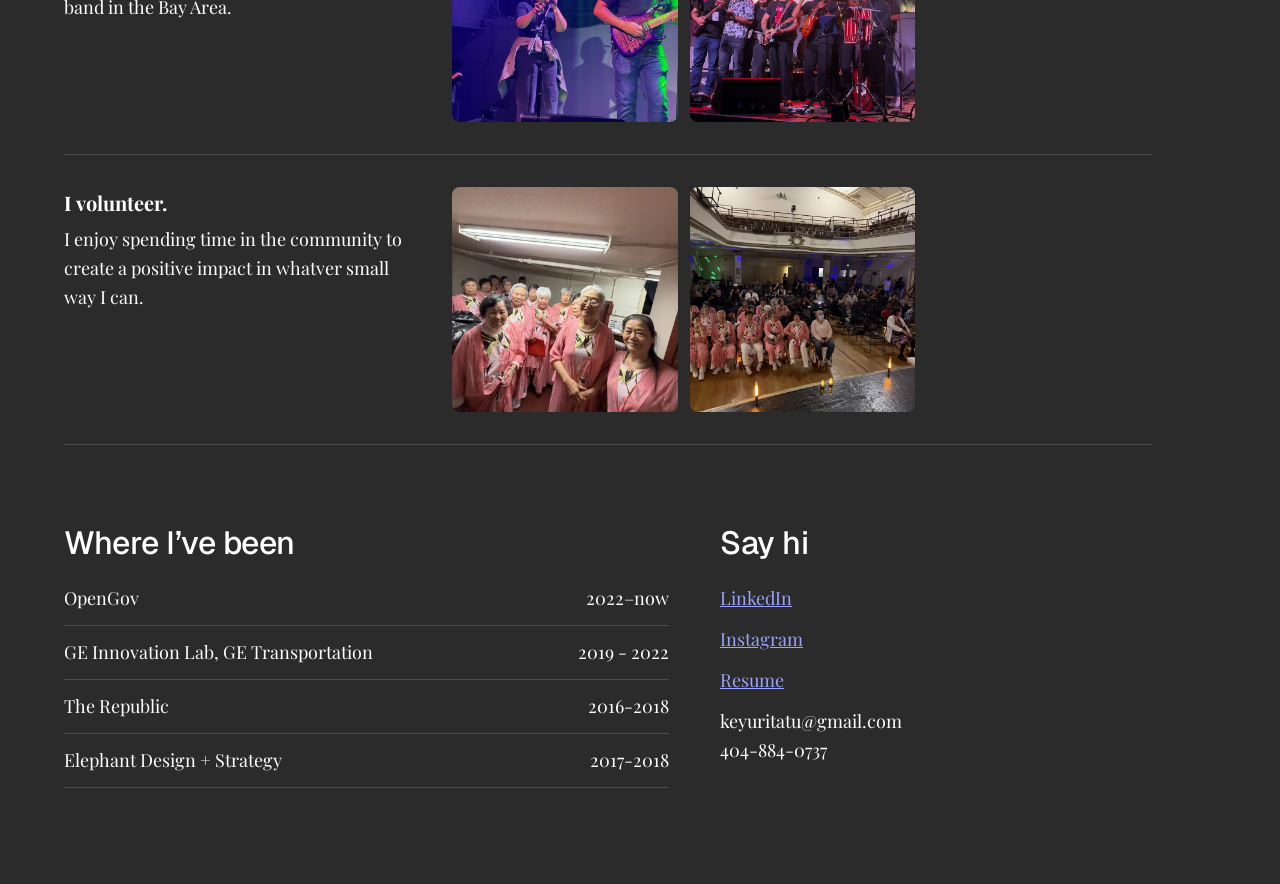
==== commit d1922be5: "Header name in Playfair Display italic to match the canvas Co-Authored-By: Claude Opus 5.5 <noreply@" ====
--- a/about.html
+++ b/about.html
@@ -26,7 +26,7 @@
 
 .site-header{position:relative;z-index:20;display:flex;justify-content:space-between;align-items:center;padding:1.5rem clamp(1.25rem,5vw,4rem);font-family:'Playfair Display',Georgia,serif;font-size:18px;font-weight:300;color:#FFFFFF}
 @font-face{font-family:"My Hand";src:url("/fonts/MyHand.woff2") format("woff2");font-weight:400;font-style:normal;font-display:swap}
-.site-header .name{text-decoration:none;font-family:'Geist',system-ui,sans-serif;font-weight:500;font-style:normal;font-size:28px;line-height:1.1;letter-spacing:-.01em;color:#FFFFFF}
+.site-header .name{text-decoration:none;font-family:'Playfair Display',Georgia,serif;font-weight:400;font-style:italic;font-size:25px;line-height:1.1;letter-spacing:-.01em;color:#FFFFFF}
 .menu-btn{display:block;background:transparent;border:0;padding:4px 6px;border-radius:12px;cursor:pointer;line-height:0;min-width:44px;min-height:44px}
 .menu-btn .trig{position:relative;display:block;width:87px;height:60px}
 .menu-btn .trig i{position:absolute;left:11px;width:30px;height:3.8px;border-radius:2px;background:#FFFFFF}
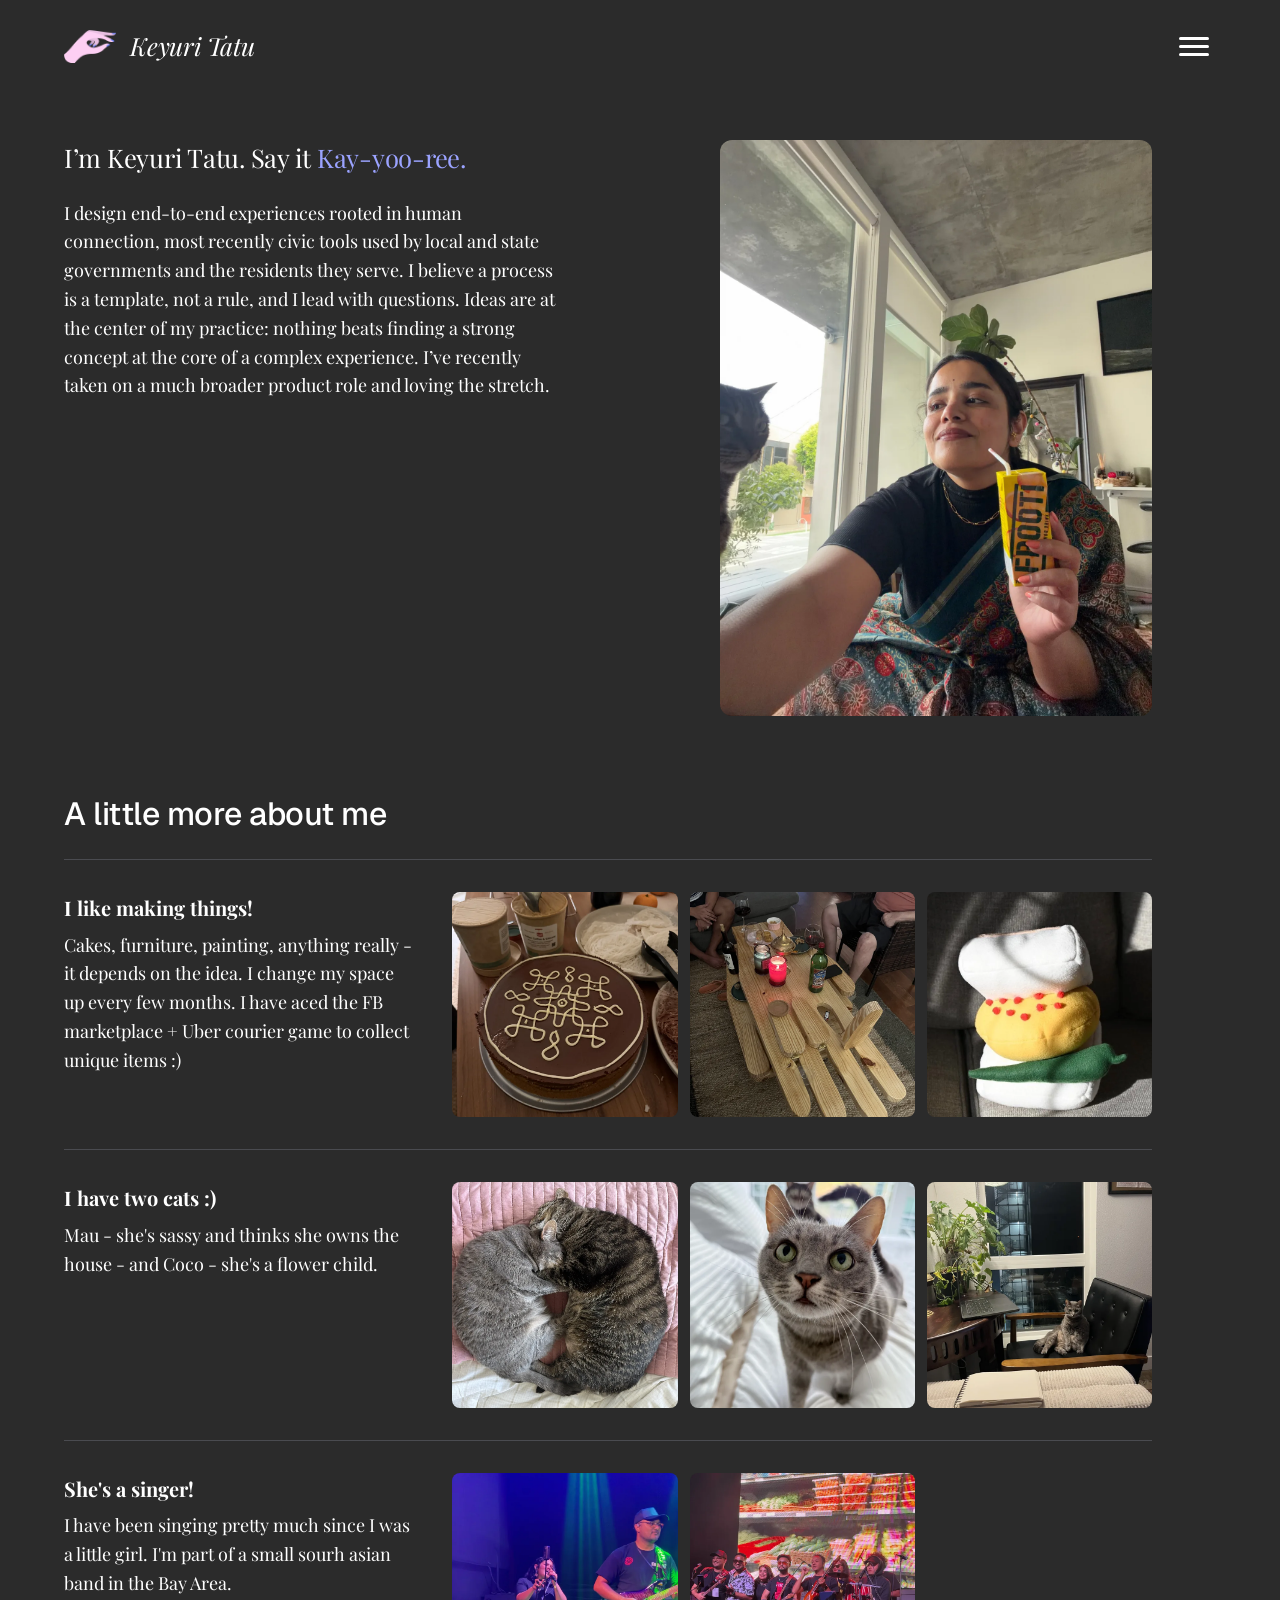
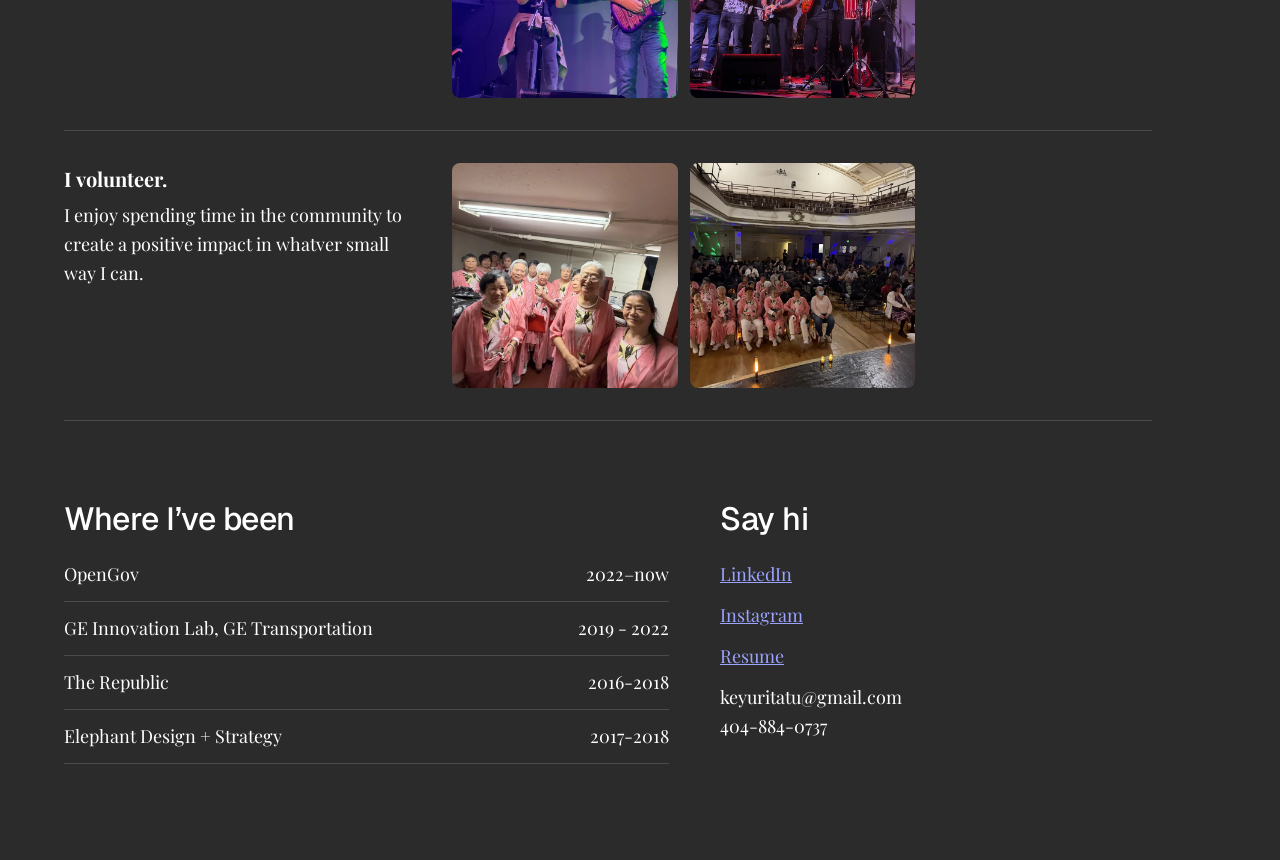
==== commit 277c742e: "Header: hand logo beside the name, separate menu icon; homepage copy updates Co-Authored-By: Claude " ====
--- a/about.html
+++ b/about.html
@@ -26,10 +26,11 @@
 
 .site-header{position:relative;z-index:20;display:flex;justify-content:space-between;align-items:center;padding:1.5rem clamp(1.25rem,5vw,4rem);font-family:'Playfair Display',Georgia,serif;font-size:18px;font-weight:300;color:#FFFFFF}
 @font-face{font-family:"My Hand";src:url("/fonts/MyHand.woff2") format("woff2");font-weight:400;font-style:normal;font-display:swap}
-.site-header .name{text-decoration:none;font-family:'Playfair Display',Georgia,serif;font-weight:400;font-style:italic;font-size:25px;line-height:1.1;letter-spacing:-.01em;color:#FFFFFF}
-.menu-btn{display:block;background:transparent;border:0;padding:4px 6px;border-radius:12px;cursor:pointer;line-height:0;min-width:44px;min-height:44px}
-.menu-btn .trig{position:relative;display:block;width:87px;height:60px}
-.menu-btn .trig i{position:absolute;left:11px;width:30px;height:3.8px;border-radius:2px;background:#FFFFFF}
+.site-header .name{display:flex;align-items:center;gap:14px;text-decoration:none;font-family:'Playfair Display',Georgia,serif;font-weight:400;font-style:italic;font-size:25px;line-height:1.1;letter-spacing:-.01em;color:#FFFFFF}
+.site-header .name img{width:52px;height:33px;display:block}
+.menu-btn{display:block;background:transparent;border:0;padding:11px 6px;border-radius:12px;cursor:pointer;line-height:0;min-width:44px;min-height:44px}
+.menu-btn .trig{position:relative;display:block;width:32px;height:22px}
+.menu-btn .trig i{position:absolute;left:1px;width:30px;height:3px;border-radius:2px;background:#FFFFFF}
 .site-header.light .menu-btn .trig i{background:#37383F}
 .menu-btn .trig img{position:absolute;left:15.6px;top:5px;width:65px;height:41px;display:block}
 .site-menu{position:absolute;top:96px;right:clamp(1.25rem,5vw,4rem);width:280px;display:flex;flex-direction:column;padding:0;background:#2B2B2B;border:1px solid #55527E;border-radius:0;box-shadow:0 12px 32px rgba(0,0,0,.10)}
@@ -52,7 +53,7 @@
 </head>
 <body>
 <div style="min-height: 100vh; background: #2B2B2B; color: #FFFFFF; font-family: 'Playfair Display', Georgia, serif; font-size: 18px; line-height: 1.6; font-weight: 300">
-<header class="site-header"><a class="name" href="/">Keyuri Tatu</a><button type="button" class="menu-btn" aria-label="Open menu" aria-expanded="false" aria-controls="site-menu"><span class="trig"><i style="top:13px"></i><i style="top:21px"></i><i style="top:29px"></i><img src="/media/menu-hand.png" alt=""></span></button><nav id="site-menu" class="site-menu" aria-label="Site" hidden><a href="/">Case Studies</a><a href="/about" aria-current="page">About Me</a><a href="/resume">Resume</a><a href="/other-things">Other Things</a></nav></header>
+<header class="site-header"><a class="name" href="/" aria-label="Keyuri Tatu, home"><img src="/media/menu-hand.png" alt=""><span>Keyuri Tatu</span></a><button type="button" class="menu-btn" aria-label="Open menu" aria-expanded="false" aria-controls="site-menu"><span class="trig"><i style="top:2px"></i><i style="top:10px"></i><i style="top:18px"></i></span></button><nav id="site-menu" class="site-menu" aria-label="Site" hidden><a href="/">Case Studies</a><a href="/about" aria-current="page">About Me</a><a href="/resume">Resume</a><a href="/other-things">Other Things</a></nav></header>
 <main style="padding: 0 clamp(1.25rem, 5vw, 4rem) 6rem">
 <article style="max-width: 68rem; margin-top: 3rem">
 
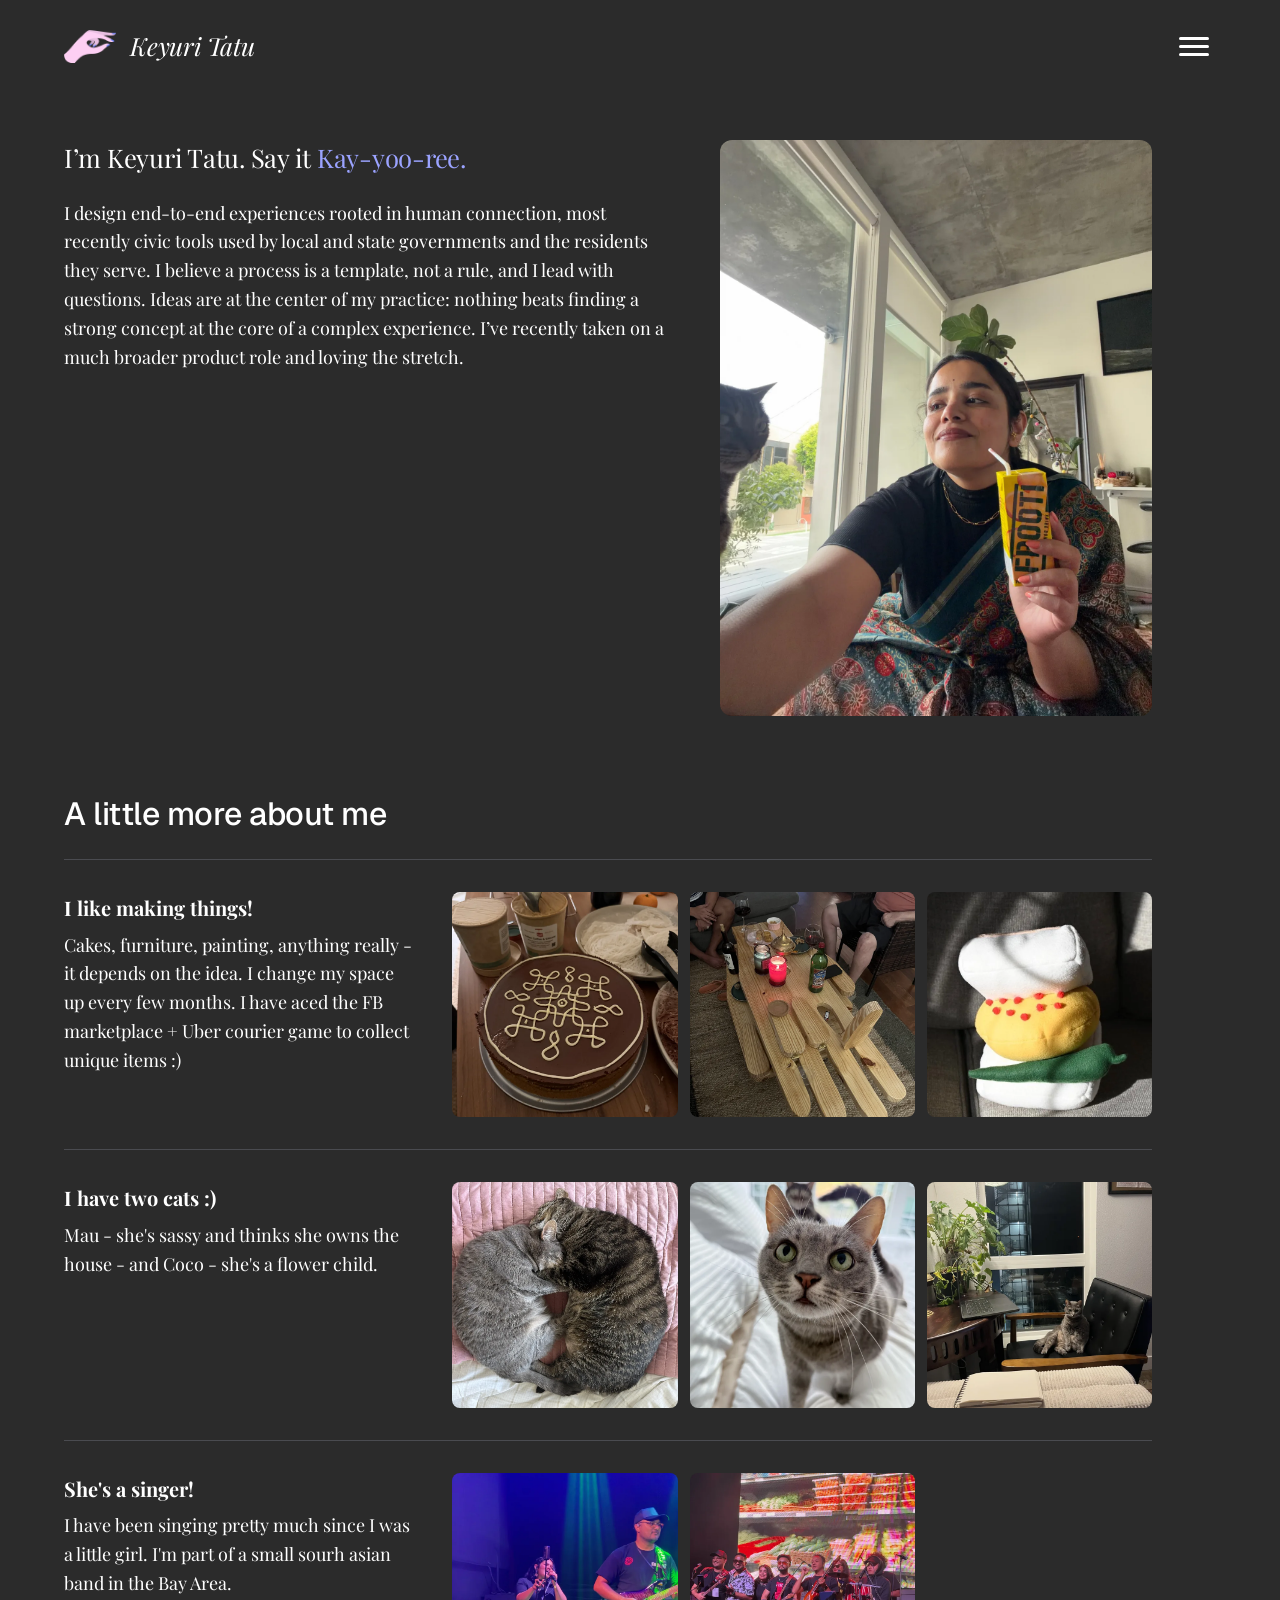
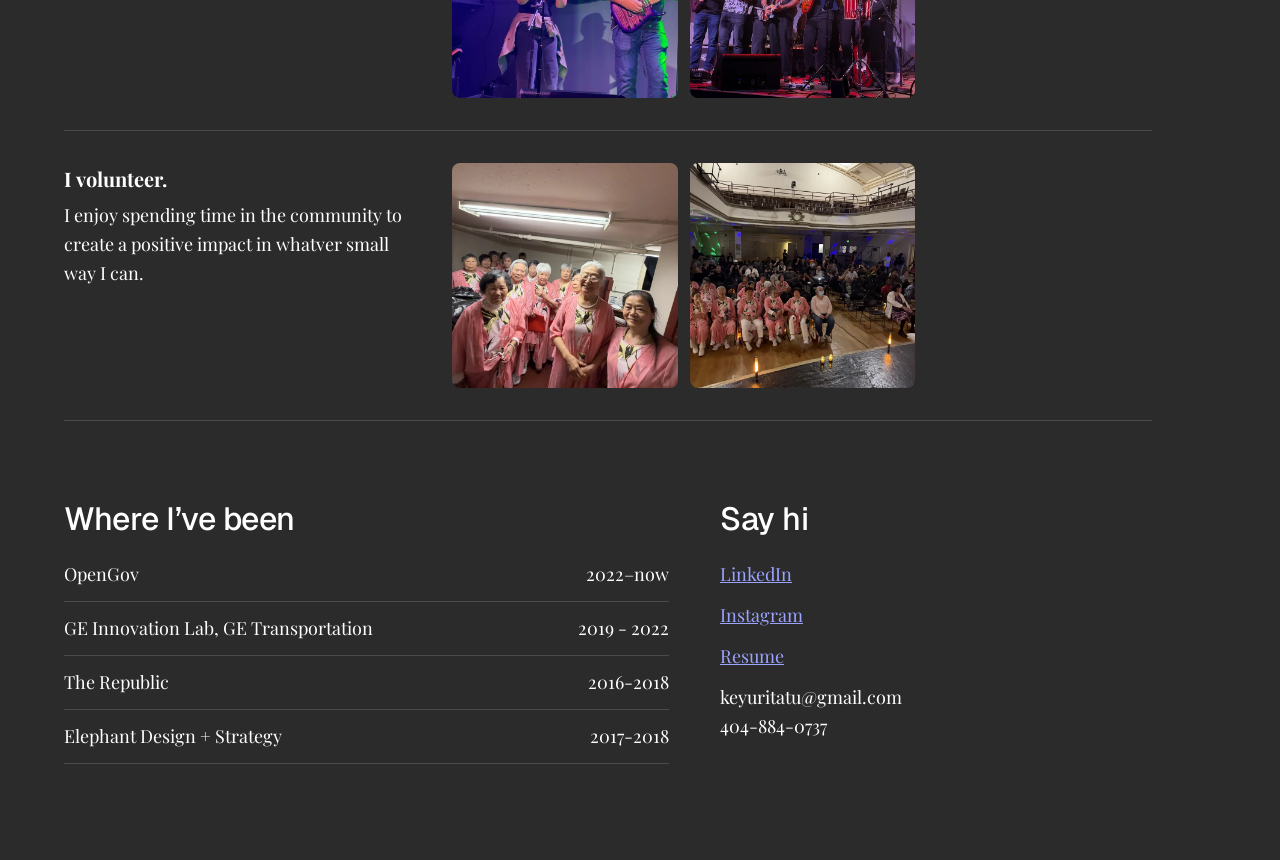
==== commit 91bfd075: "Responsive pass: fluid headline and card titles, no fixed widths or heights on small screens Co-Auth" ====
--- a/about.html
+++ b/about.html
@@ -48,6 +48,11 @@
 body{overflow-wrap:break-word}
 main{overflow-x:clip}
 @media(max-width:600px){.lede{font-size:1.45rem!important}.title-wrap{display:block!important}.title-wrap h1{max-width:100%!important}main>div:first-child>div p,main>div:first-child>div h1{width:100%!important;max-width:100%!important}.mind-item{padding-left:1.25rem!important;padding-right:1.25rem!important}}
+@media(max-width:760px){main,main [style*="min-height"]{min-height:0!important}#work{margin-top:1.5rem!important}main>div:first-child p:empty,main>div:first-child p:has(>br:only-child){display:none}main h1:not(.sr-only){max-width:100%!important;width:auto!important}.card h3{font-size:clamp(1.5rem,6.5vw,2.25rem)!important}main>div:first-child h1:not(.sr-only){font-size:clamp(2rem,8.5vw,3.25rem)!important}.card>div{padding:24px 20px!important}.result{max-width:100%!important;width:auto!important}.facts{padding-left:1.25rem!important;padding-right:1.25rem!important}.meta{grid-template-columns:repeat(2,minmax(0,1fr))!important}.site-header .name span{font-size:21px}.site-header .name img{width:42px;height:27px}}
+img,video,iframe{max-width:100%}
+main>div:first-child h1:not(.sr-only){font-size:clamp(2rem,4.4vw,60px)!important}
+.card h3{font-size:clamp(1.5rem,2.6vw,36px)!important}
+@media(max-width:1024px){main,main>div:first-child,main>div:first-child [style*="min-height"]{min-height:0!important}#work{margin-top:2rem!important}main>div:first-child h1:not(.sr-only){max-width:100%!important;width:auto!important}main>div:first-child p:has(>br:only-child){display:none}main>div:first-child h1:not(.sr-only){margin-top:2.5rem!important}}
 .video{position:relative;aspect-ratio:16/9;background:#1F1F1F}.video iframe{position:absolute;inset:0;width:100%;height:100%;border:0}
 </style>
 </head>
@@ -66,7 +71,7 @@
 
 
 
-<p style="max-width: 44rem; margin: 0; color: #FFFFFF; font-family: 'Playfair Display', Georgia, serif; font-size: 18px; line-height: 1.6; font-weight: 300; width: 495px">I design end-to-end experiences rooted in human connection, most recently civic tools used by local and state governments and the residents they serve. I believe a process is a template, not a rule, and I lead with questions. Ideas are at the center of my practice: nothing beats finding a strong concept at the core of a complex experience. I’ve recently taken on a much broader product role and loving the stretch.</p></div>
+<p style="max-width: 44rem; margin: 0; color: #FFFFFF; font-family: 'Playfair Display', Georgia, serif; font-size: 18px; line-height: 1.6; font-weight: 300">I design end-to-end experiences rooted in human connection, most recently civic tools used by local and state governments and the residents they serve. I believe a process is a template, not a rule, and I lead with questions. Ideas are at the center of my practice: nothing beats finding a strong concept at the core of a complex experience. I’ve recently taken on a much broader product role and loving the stretch.</p></div>
 <img src="/media/headshot.webp" alt="Keyuri smiling at her cat by a sunny window, holding a carton of Frooti mango drink" style="width: 100%; aspect-ratio: 3 / 4; object-fit: cover; display: block; border-radius: 12px">
 </div>
 
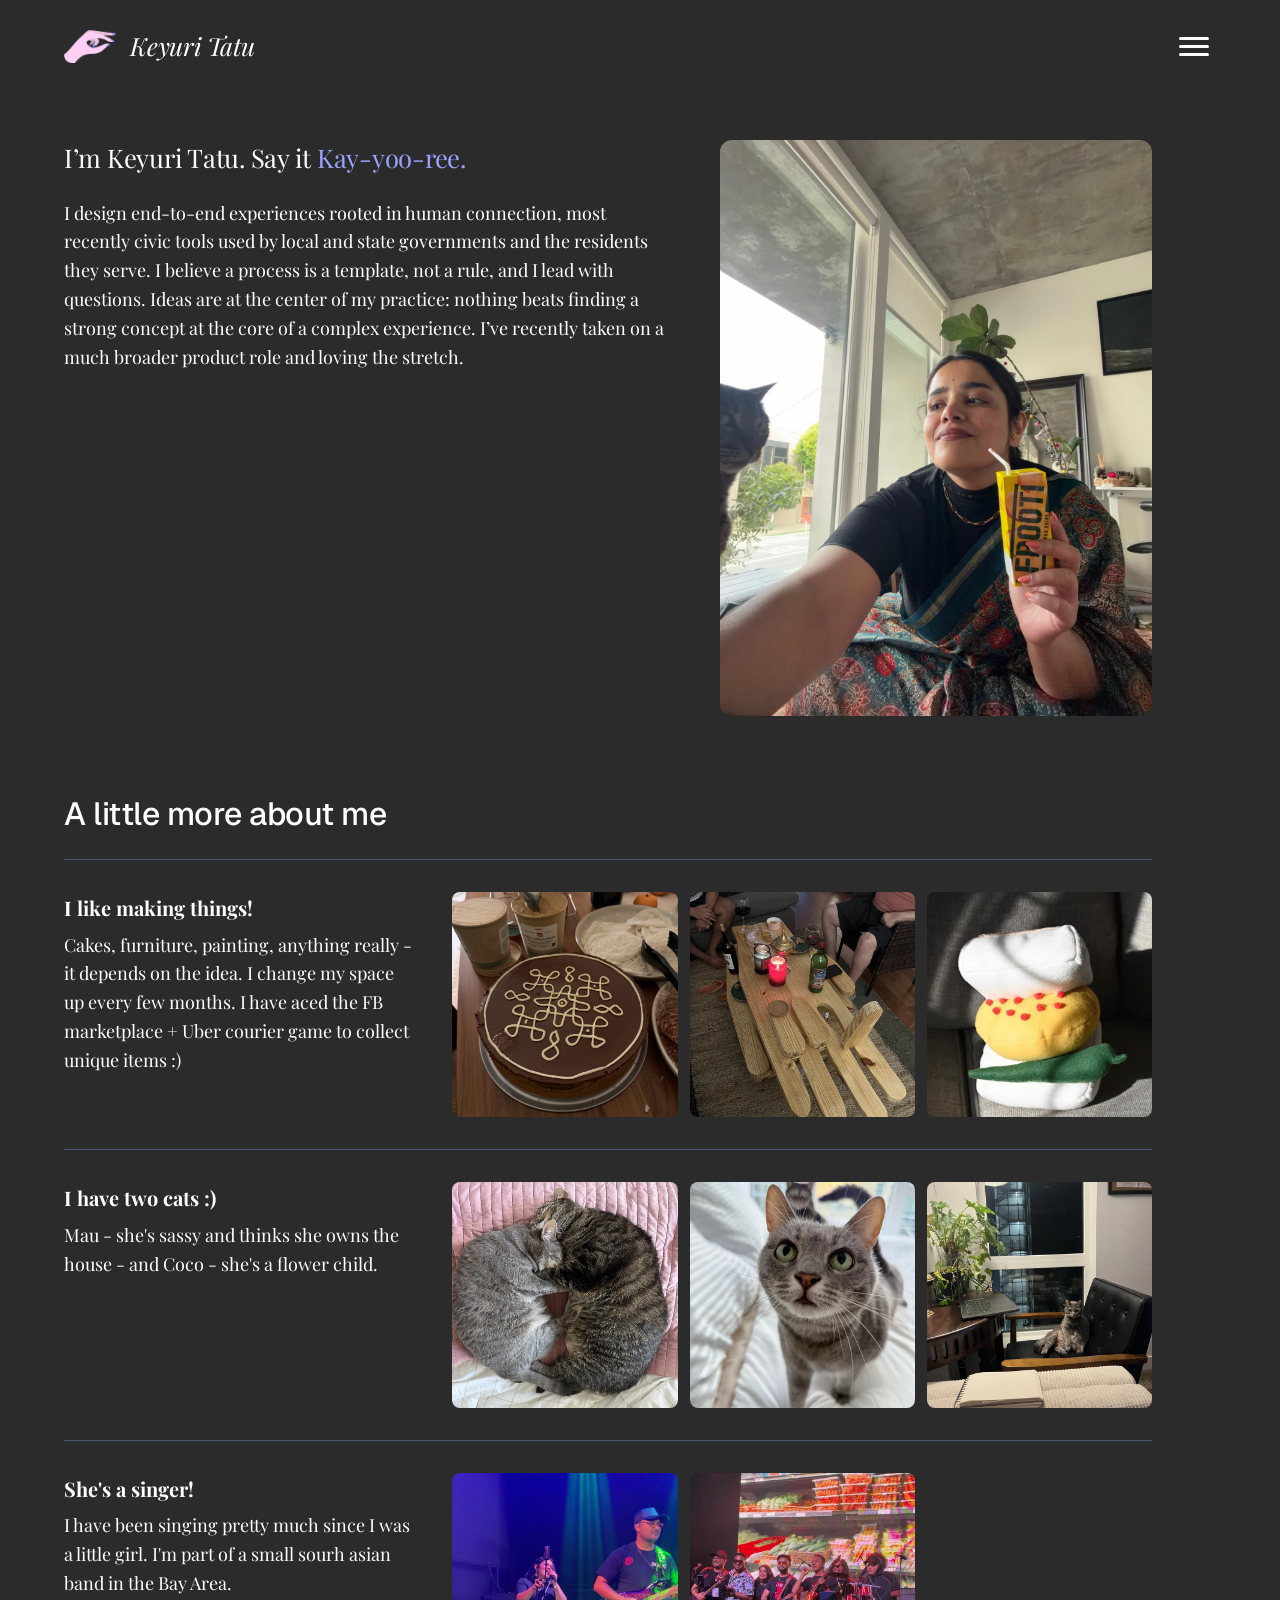
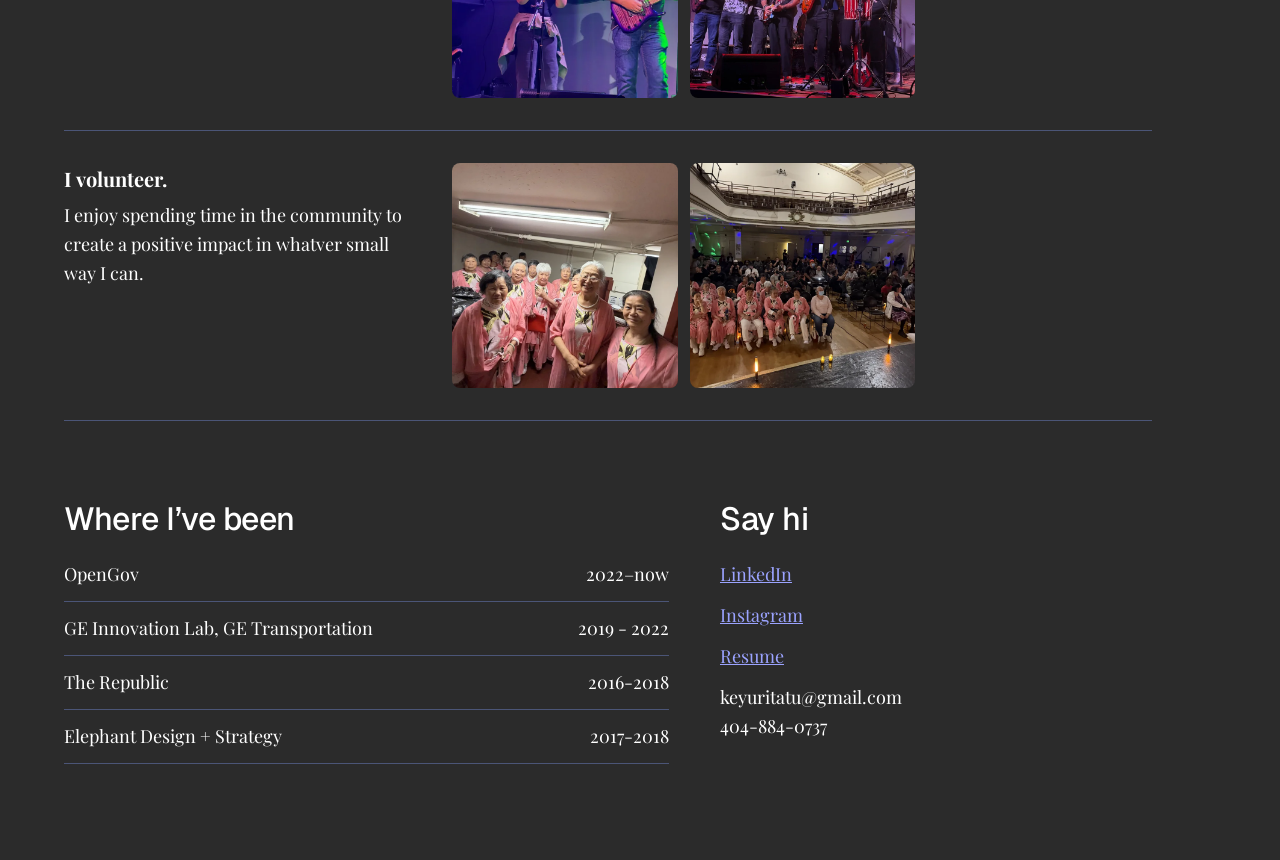
==== commit 91d15755: "Homepage: How I work section with era chips, tool logos and mobile rows; blue-tinted lines - New "Ho" ====
--- a/about.html
+++ b/about.html
@@ -15,11 +15,11 @@
 @font-face{font-family:"My Hand";src:url("/fonts/MyHand.woff2") format("woff2");font-weight:400;font-style:normal;font-display:swap}
 a:focus-visible,button:focus-visible{outline:3px solid #9BA3FF;outline-offset:3px}
 article p{margin:0 0 1.1rem}
-.ph{border:2px dashed #4A4B50;display:flex;align-items:center;justify-content:center;color:#FFFFFF;text-align:center;padding:1rem}
+.ph{border:2px dashed #4B5577;display:flex;align-items:center;justify-content:center;color:#FFFFFF;text-align:center;padding:1rem}
 @media(max-width:760px){.about-grid,.facts{grid-template-columns:1fr!important}}
 .things{display:grid;gap:0}
-.thing{display:grid;grid-template-columns:minmax(0,1fr) minmax(0,2fr);gap:clamp(1.25rem,3vw,2.5rem);padding:2rem 0;border-top:1px solid #4A4B50}
-.thing:last-child{border-bottom:1px solid #4A4B50}
+.thing{display:grid;grid-template-columns:minmax(0,1fr) minmax(0,2fr);gap:clamp(1.25rem,3vw,2.5rem);padding:2rem 0;border-top:1px solid #4B5577}
+.thing:last-child{border-bottom:1px solid #4B5577}
 .photos{display:grid;grid-template-columns:repeat(3,minmax(0,1fr));gap:.75rem;align-content:start}
 .photos img{width:100%;aspect-ratio:1/1;object-fit:cover;display:block;border-radius:8px}
 @media(max-width:760px){.thing{grid-template-columns:1fr}.photos{grid-template-columns:repeat(2,minmax(0,1fr))}}
@@ -33,17 +33,17 @@
 .menu-btn .trig i{position:absolute;left:1px;width:30px;height:3px;border-radius:2px;background:#FFFFFF}
 .site-header.light .menu-btn .trig i{background:#37383F}
 .menu-btn .trig img{position:absolute;left:15.6px;top:5px;width:65px;height:41px;display:block}
-.site-menu{position:absolute;top:96px;right:clamp(1.25rem,5vw,4rem);width:280px;display:flex;flex-direction:column;padding:0;background:#2B2B2B;border:1px solid #55527E;border-radius:0;box-shadow:0 12px 32px rgba(0,0,0,.10)}
+.site-menu{position:absolute;top:96px;right:clamp(1.25rem,5vw,4rem);width:280px;display:flex;flex-direction:column;padding:0;background:#2B2B2B;border:1px solid #4B5577;border-radius:0;box-shadow:0 12px 32px rgba(0,0,0,.10)}
 .site-menu[hidden]{display:none}
-.site-menu a{display:flex;align-items:center;gap:12px;padding:16px 24px;border-bottom:1px solid #55527E;text-decoration:none;font-family:'Geist',system-ui,sans-serif;font-style:normal;font-weight:500;font-size:24px;line-height:1.2;letter-spacing:-.015em;color:#FFFFFF;transition:background-color .2s}
+.site-menu a{display:flex;align-items:center;gap:12px;padding:16px 24px;border-bottom:1px solid #4B5577;text-decoration:none;font-family:'Geist',system-ui,sans-serif;font-style:normal;font-weight:500;font-size:24px;line-height:1.2;letter-spacing:-.015em;color:#FFFFFF;transition:background-color .2s}
 .site-menu a:last-child{border-bottom:0}
 .site-menu a::before{content:"";flex:none;width:8px;height:8px;border-radius:50%;background:transparent}
 .site-menu a[aria-current="page"]::before{background:#F7A8E4}
 .site-menu a:hover{background:#FDCFF3;color:#000000}
 .site-header.light{color:#000000;background:#FFFFFF;box-shadow:0 2px 12px rgba(0,0,0,.08)}
 .site-header.light .name{color:#000000}
-.site-header.light .site-menu{background:#FFFCF5;border-color:#E2E3EA}
-.site-header.light .site-menu a{color:#000000;border-color:#E2E3EA}
+.site-header.light .site-menu{background:#FFFCF5;border-color:#D6DEF2}
+.site-header.light .site-menu a{color:#000000;border-color:#D6DEF2}
 .site-header.light .site-menu a:hover{background:#FDCFF3}
 body{overflow-wrap:break-word}
 main{overflow-x:clip}
@@ -134,11 +134,11 @@
 <div>
 <h2 style="margin: 0 0 1rem; font-size: 2rem; letter-spacing: -0.015em; font-family: 'Geist', system-ui, sans-serif; font-weight: 500; font-style: normal">Where I’ve been</h2>
 <ul style="list-style: none; padding: 0; margin: 0; display: grid; gap: 0.75rem">
-<li style="display: flex; justify-content: space-between; gap: 1rem; padding-bottom: 0.75rem; border-bottom: 1px solid #4A4B50"><span>OpenGov</span><span style="color: #FFFFFF">2022–now</span></li>
+<li style="display: flex; justify-content: space-between; gap: 1rem; padding-bottom: 0.75rem; border-bottom: 1px solid #4B5577"><span>OpenGov</span><span style="color: #FFFFFF">2022–now</span></li>
 
-<li style="display: flex; justify-content: space-between; gap: 1rem; padding-bottom: 0.75rem; border-bottom: 1px solid #4A4B50"><span>GE Innovation Lab, GE Transportation</span><span style="color: #FFFFFF">2019 - 2022</span></li>
-<li style="display: flex; justify-content: space-between; gap: 1rem; padding-bottom: 0.75rem; border-bottom: 1px solid #4A4B50"><span>The Republic</span><span style="color: #FFFFFF">2016-2018</span></li>
-<li style="display: flex; justify-content: space-between; gap: 1rem; padding-bottom: 0.75rem; border-bottom: 1px solid #4A4B50"><span>Elephant Design + Strategy</span><span style="color: #FFFFFF">2017-2018</span></li>
+<li style="display: flex; justify-content: space-between; gap: 1rem; padding-bottom: 0.75rem; border-bottom: 1px solid #4B5577"><span>GE Innovation Lab, GE Transportation</span><span style="color: #FFFFFF">2019 - 2022</span></li>
+<li style="display: flex; justify-content: space-between; gap: 1rem; padding-bottom: 0.75rem; border-bottom: 1px solid #4B5577"><span>The Republic</span><span style="color: #FFFFFF">2016-2018</span></li>
+<li style="display: flex; justify-content: space-between; gap: 1rem; padding-bottom: 0.75rem; border-bottom: 1px solid #4B5577"><span>Elephant Design + Strategy</span><span style="color: #FFFFFF">2017-2018</span></li>
 </ul>
 </div>
 <div>
